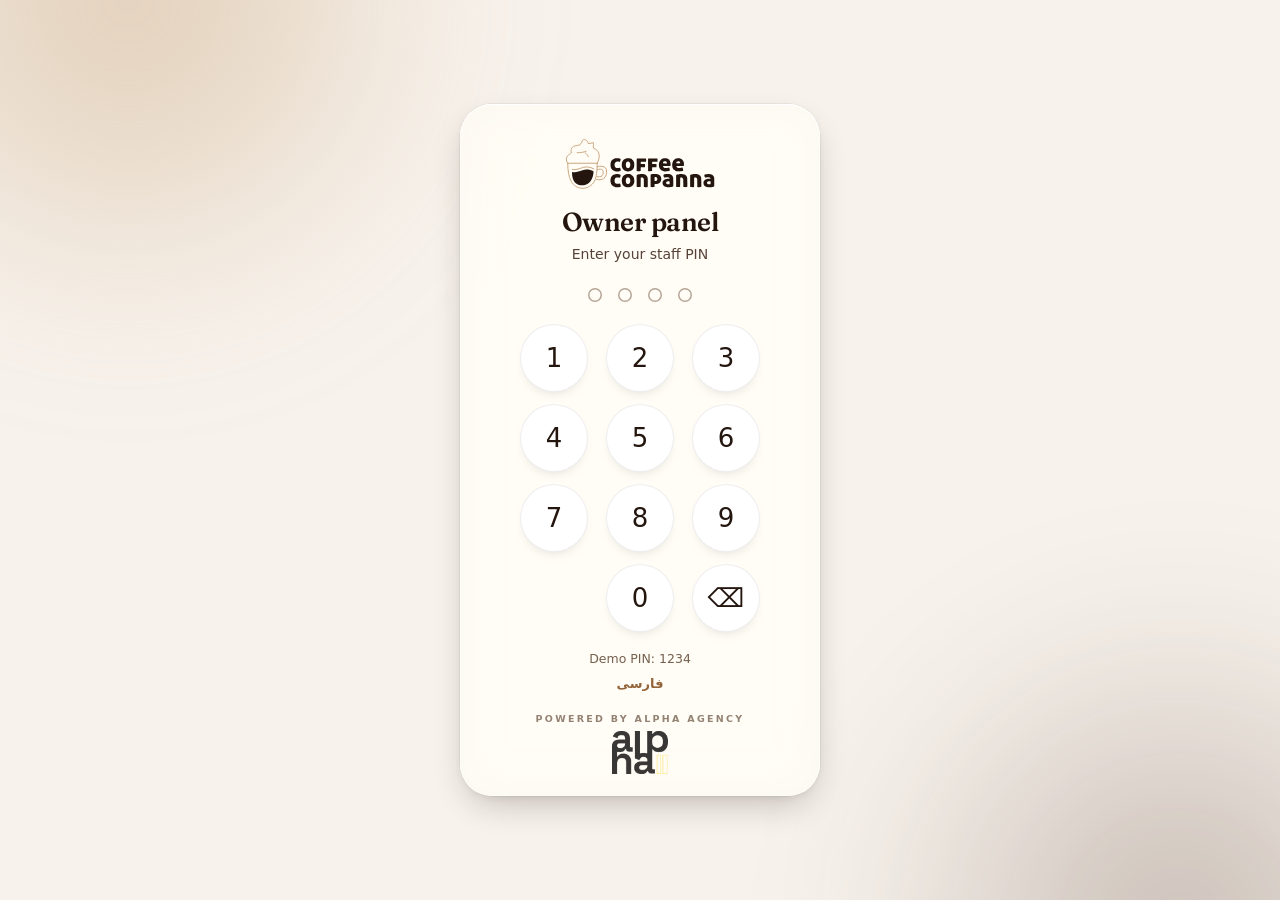
==== admin.html @ bceaf9e3 "Coffee Conpanna web app v2 — Powered by Alpha Agency" ====
<!doctype html>
<html lang="en">
<head>
<meta charset="utf-8">
<meta name="viewport" content="width=device-width,initial-scale=1,viewport-fit=cover">
<title>Conpanna · Owner panel</title>
<meta name="robots" content="noindex,nofollow">
<meta name="theme-color" content="#F7F2EC" id="theme-color">
<meta name="color-scheme" content="light dark">
<link rel="icon" href="assets/icons/favicon-32.png" type="image/png">
<link rel="apple-touch-icon" href="assets/icons/apple-touch-icon.png">
<link rel="preload" href="assets/fonts/fraunces-600.woff2" as="font" type="font/woff2" crossorigin>
<link rel="preload" href="assets/fonts/yekan.woff2" as="font" type="font/woff2" crossorigin>
<link rel="stylesheet" href="css/app.css?v=91ad126c86">
<link rel="stylesheet" href="css/admin.css?v=91ad126c86">
<script>
  (function () {
    var d = document.documentElement, pref = "system";
    try { var s = JSON.parse(localStorage.getItem("conpanna.v1") || "{}"); pref = s.theme || "system"; } catch (e) {}
    var lang = "fa"; try { lang = localStorage.getItem("conpanna.lang") || ((navigator.language || "").toLowerCase().indexOf("fa") === 0 ? "fa" : "en"); } catch (e) {}
    d.lang = lang; d.dir = lang === "fa" ? "rtl" : "ltr";
    var dark = pref === "dark" || (pref !== "light" && matchMedia("(prefers-color-scheme: dark)").matches);
    d.setAttribute("data-theme", pref); d.setAttribute("data-mode", dark ? "dark" : "light");
    d.className += " admin-page";
  })();
</script>
<script type="module" src="js/admin/admin.js?v=91ad126c86"></script>
</head>
<body>
<noscript><p style="padding:24px;font:15px/1.5 system-ui">The owner panel needs JavaScript.</p></noscript>
</body>
</html>
---- css/app.css ----
/* Coffee Conpanna — the design system.

   Espresso and cream. The page is the colour of whipped cream; the ink is the
   brown of their wordmark; caramel (the line of the cup in their logo) is the
   one accent. Night is a cup of espresso, not grey. Display type is Fraunces,
   soft and warm; everything that works is the phone's own face.

   Liquid: the hero is milk folding into coffee (metaballs through a goo filter),
   the stamp card and the order tracker fill like a cup, the check-in fills
   while you hold it. Glass is iOS's — thin, see-through, a small blur with a
   big saturation lift and a brightness clamp. Nothing carrying glass sits
   inside a transformed ancestor: that would leave it blurring nothing. */

@font-face { font-family: "Fraunces"; src: url("../assets/fonts/fraunces-600.woff2") format("woff2"); font-weight: 600; font-display: swap; }
@font-face { font-family: "Fraunces"; src: url("../assets/fonts/fraunces-400i.woff2") format("woff2"); font-weight: 400; font-style: italic; font-display: swap; }

:root {
  --paper: #F7F2EC; --paper-2: #EFE6DB; --card: #FFFFFF; --sheet: #FAF6F1; --tint: #EFE5D9;
  --ink: #24160F; --ink-2: #574238; --ink-3: #75604F; --ink-4: #B6A598;
  --line: rgba(36, 22, 15, .07); --line-2: rgba(36, 22, 15, .13);
  --brand: #45281A; --primary: #45281A; --on-primary: #FFF8EF;
  --caramel: #C9A57C; --caramel-ink: #94653A; --caramel-soft: rgba(201, 165, 124, .2);
  --accent: #94653A; --live: #3C9560; --live-soft: rgba(60, 149, 96, .13); --danger: #B4392F;
  --scrim: rgba(20, 10, 5, .38);
  --lg-cup: #C9A57C; --lg-ink: #45281A;
  --espresso: #1E110B; --espresso-2: #3A2014; --cream: #F4E6D3;
  color-scheme: light;

  --glass-bg: rgba(255, 252, 248, .56);
  --glass: blur(12px) saturate(180%) brightness(1.06);
  --glass-strong: blur(20px) saturate(185%) brightness(1.05);
  --glass-edge: inset 0 0 0 .5px rgba(255, 255, 255, .85), inset 0 1px 0 rgba(255, 255, 255, .9), 0 0 0 .5px rgba(36, 22, 15, .09);
  --glass-shadow: 0 14px 36px -12px rgba(36, 22, 15, .32), 0 2px 8px rgba(36, 22, 15, .05);
  --sheen: 1;

  --display: "Fraunces", "Iowan Old Style", "Palatino Linotype", Georgia, serif;
  --sans: -apple-system, BlinkMacSystemFont, "SF Pro Text", "SF Pro Display", "Helvetica Neue", "Segoe UI", Roboto, system-ui, sans-serif;
  --fa: "Vazirmatn", "IRANYekanX", "Tahoma", sans-serif;

  --r-xl: 28px; --r-lg: 22px; --r-md: 16px; --r-sm: 12px;
  --shadow-card: 0 1px 2px rgba(36, 22, 15, .04), 0 14px 34px -18px rgba(36, 22, 15, .22);
  --ease-out: cubic-bezier(.22, 1, .36, 1);
  --spring: cubic-bezier(.34, 1.45, .64, 1);
  --spring-soft: cubic-bezier(.3, 1.18, .5, 1);
  --spring-sheet: cubic-bezier(.2, 1.08, .32, 1);

  --safe-t: env(safe-area-inset-top, 0px);
  --safe-b: env(safe-area-inset-bottom, 0px);
  --bar-h: 52px; --tabs-h: 62px; --tabs-gap: 12px; --tabs-pad: 5px;
  --group-w: min(calc(100vw - 24px), 460px);
  --clear-b: calc(var(--tabs-h) + var(--tabs-gap) + var(--safe-b) + 34px);
  --wrap: 1120px; --narrow: 720px;
}
:root[data-mode="dark"] {
  color-scheme: dark;
  --paper: #110B08; --paper-2: #18100C; --card: #1D1410; --sheet: #191009; --tint: #2A1F19;
  --ink: #F6EEE6; --ink-2: #D4C5B8; --ink-3: #A69485; --ink-4: #66564B;
  --line: rgba(246, 238, 230, .07); --line-2: rgba(246, 238, 230, .13);
  --brand: #EBD6BC; --primary: #EBD6BC; --on-primary: #24160F;
  --caramel: #D8B58A; --caramel-ink: #E3C095; --caramel-soft: rgba(216, 181, 138, .14);
  --accent: #E3C095; --live: #5CC487; --live-soft: rgba(92, 196, 135, .14); --danger: #F0857B;
  --scrim: rgba(0, 0, 0, .55);
  --lg-ink: #F1E4D4;
  --glass-bg: rgba(38, 28, 22, .46);
  --glass: blur(12px) saturate(165%) brightness(.68);
  --glass-strong: blur(20px) saturate(165%) brightness(.62);
  --glass-edge: inset 0 0 0 .5px rgba(255, 255, 255, .12), inset 0 1px 0 rgba(255, 255, 255, .1), 0 0 0 .5px rgba(0, 0, 0, .5);
  --glass-shadow: 0 16px 38px -12px rgba(0, 0, 0, .75);
  --shadow-card: 0 0 0 .5px rgba(246, 238, 230, .06), 0 16px 36px -18px rgba(0, 0, 0, .75);
  --sheen: .3;
}
html.theming, html.theming *, html.theming *::before, html.theming *::after {
  transition: background-color .45s ease, color .45s ease, border-color .45s ease, fill .45s ease, stroke .45s ease, box-shadow .45s ease !important;
}
html.calm *, html.calm *::before, html.calm *::after { animation-duration: .01ms !important; animation-iteration-count: 1 !important; transition-duration: .01ms !important; }

/* ------------------------------------------------------------------ base */
*, *::before, *::after { box-sizing: border-box; }
html { overflow-x: clip; background: var(--paper); -webkit-text-size-adjust: 100%; }
html.booting, html.sheet-open { overflow: hidden; }
body {
  margin: 0; min-height: 100svh; background: var(--paper); color: var(--ink);
  font: 400 16px/1.45 var(--sans); -webkit-font-smoothing: antialiased; -moz-osx-font-smoothing: grayscale;
  -webkit-tap-highlight-color: transparent; overscroll-behavior-y: none;
}
img, svg, video, canvas { display: block; max-width: 100%; }
button, input, textarea, select { font: inherit; color: inherit; }
button { background: none; border: 0; padding: 0; margin: 0; cursor: pointer; touch-action: manipulation; }
a { color: inherit; text-decoration: none; }
ul, ol { list-style: none; margin: 0; padding: 0; }
h1, h2, h3, h4, p, figure, fieldset { margin: 0; }
fieldset { border: 0; padding: 0; min-width: 0; }
[hidden] { display: none !important; }
:focus { outline: none; }
:focus-visible { outline: 2px solid var(--caramel); outline-offset: 3px; border-radius: 10px; }
::selection { background: var(--caramel-soft); }
.sr { position: absolute; width: 1px; height: 1px; overflow: hidden; clip: rect(0 0 0 0); white-space: nowrap; }
.ico { width: 22px; height: 22px; flex: none; }
.fa { font-family: var(--fa); direction: rtl; unicode-bidi: isolate; }

/* ------------------------------------------------------------ typography */
.lt { font: 600 36px/1.05 var(--display); letter-spacing: -.02em; color: var(--ink); }
.d1 { font: 600 44px/1.02 var(--display); letter-spacing: -.025em; }
.d2 { font: 600 28px/1.1 var(--display); letter-spacing: -.018em; }
.d3 { font: 600 21px/1.18 var(--display); letter-spacing: -.012em; }
.it { font-family: var(--display); font-style: italic; font-weight: 400; }
.t2 { font: 700 20px/1.2 var(--sans); letter-spacing: -.02em; }
.t3 { font: 600 17px/1.3 var(--sans); letter-spacing: -.014em; }
.eyebrow { font: 600 11.5px/1.2 var(--sans); letter-spacing: .16em; text-transform: uppercase; color: var(--ink-3); }
.body { font-size: 16px; line-height: 1.5; color: var(--ink-2); }
.small { font-size: 14px; line-height: 1.45; color: var(--ink-2); }
.tiny { font-size: 12.5px; line-height: 1.5; color: var(--ink-3); }
.money { font-variant-numeric: tabular-nums lining-nums; white-space: nowrap; }
small.cur { font-size: .7em; font-weight: 600; margin-inline-start: .28em; color: var(--ink-3); letter-spacing: .02em; }
.sec { display: flex; align-items: baseline; justify-content: space-between; gap: 12px; margin: 0 2px 14px; }
.sec h2 { font: 600 22px/1.15 var(--display); letter-spacing: -.015em; }
.sec a, .sec button { font: 600 14.5px/1 var(--sans); color: var(--accent); display: inline-flex; align-items: center; gap: 2px; }
.sec a .ico, .sec button .ico { width: 16px; height: 16px; }
.dot { width: 7px; height: 7px; border-radius: 50%; background: var(--live); flex: none; box-shadow: 0 0 0 3px var(--live-soft); }
.dot.off { background: var(--ink-4); box-shadow: 0 0 0 3px var(--line); }
.dot.pulse { animation: pulse 2.2s ease-out infinite; }

/* ---------------------------------------------------------------- layout */
.wrap { width: 100%; max-width: var(--wrap); margin: 0 auto; padding: 0 18px; }
.wrap.narrow { max-width: var(--narrow); }
.view { min-height: 100svh; padding-bottom: var(--clear-b); transition: transform .5s var(--spring-sheet), filter .4s, border-radius .5s; transform-origin: 50% 0; }
html.sheet-open .view { transform: scale(.94) translateY(calc(var(--safe-t) + 10px)); border-radius: 22px; overflow: hidden; filter: brightness(.92); }
.screen { animation: viewIn .42s var(--ease-out) backwards; }
.screen.back-in { animation-name: viewBack; }
.page-top { padding-top: calc(var(--safe-t) + var(--bar-h) + 6px); }
.page-head { padding: 6px 2px 20px; display: flex; align-items: flex-end; justify-content: space-between; gap: 12px; }
.page-head p { margin-top: 6px; }
.stack > * + * { margin-top: 28px; }
.rv { opacity: 0; transform: translateY(18px); transition: opacity .7s var(--ease-out), transform .8s var(--ease-out); }
.rv.in { opacity: 1; transform: none; }

/* ---------------------------------------------------------------- splash */
#boot {
  position: fixed; inset: 0; z-index: 100; display: grid; place-items: center; background: var(--paper);
  transition: opacity .6s var(--ease-out), visibility 0s .6s;
}
#boot .boot-in { width: min(68vw, 340px); display: flex; flex-direction: column; align-items: center; transition: transform .7s var(--ease-out), filter .6s; }
#boot .logo { width: 100%; height: auto; overflow: visible; }
#boot .lg-cup path { stroke-dasharray: 1; stroke-dashoffset: 1; animation: draw 1s var(--ease-out) forwards; }
#boot .lg-cup path:nth-child(1) { animation-duration: 1.15s; }
#boot .lg-cup path:nth-child(2) { animation-delay: .55s; animation-duration: .5s; }
#boot .lg-cup path:nth-child(3) { animation-delay: .35s; animation-duration: .45s; }
#boot .lg-cup path:nth-child(4) { animation-delay: .25s; }
#boot .lg-cup path:nth-child(5), #boot .lg-cup path:nth-child(6) { animation-delay: .5s; animation-duration: .7s; }
#boot .lg-cup path:nth-child(7) { animation-delay: .7s; animation-duration: .6s; }
#boot .lg-coffee { clip-path: inset(100% 0 0 0); animation: fillUp .8s .75s var(--ease-out) forwards; }
#boot .lg-word { clip-path: inset(0 100% 0 0); animation: wipe .9s 1s var(--ease-out) forwards; }
#boot .boot-sig { margin-top: 30px; display: flex; flex-direction: column; align-items: center; gap: 9px; opacity: 0; transform: translateY(8px); animation: sigIn .7s 1.55s var(--ease-out) forwards; }
#boot .boot-sig span { font: 600 9.5px/1 var(--sans); letter-spacing: .26em; text-transform: uppercase; color: var(--ink-3); }
#boot .boot-sig img { width: 50px; height: auto; }
#boot .boot-fill { position: absolute; inset: auto 0 0; height: 0; background: var(--espresso); transition: height .7s var(--ease-out); }
html.boot-warm #boot .lg-cup path, html.boot-warm #boot .lg-coffee, html.boot-warm #boot .lg-word, html.boot-warm #boot .boot-sig { animation-duration: .3s; animation-delay: 0s; }
#boot.out { opacity: 0; visibility: hidden; }
#boot.out .boot-in { transform: scale(1.06); filter: blur(6px); }
.sig-light { display: block; } .sig-dark { display: none; }
:root[data-mode="dark"] .sig-light { display: none; } :root[data-mode="dark"] .sig-dark { display: block; }

/* ---------------------------------------------------------------- top bar */
.bar {
  position: fixed; inset: 0 0 auto; z-index: 40; height: calc(var(--bar-h) + var(--safe-t));
  padding: var(--safe-t) 12px 0; display: flex; align-items: center; gap: 8px; color: var(--ink); pointer-events: none;
}
.bar > * { pointer-events: auto; }
.bar::before {
  content: ""; position: absolute; inset: 0; z-index: -1; opacity: 0; transition: opacity .28s;
  background: var(--glass-bg); -webkit-backdrop-filter: var(--glass-strong); backdrop-filter: var(--glass-strong);
  box-shadow: 0 .5px 0 var(--line-2);
}
.bar.solid::before { opacity: 1; }
.bar.over-hero { color: #FFF8EF; }
.bar-logo {
  position: absolute; left: 50%; top: calc(var(--safe-t) + var(--bar-h) / 2); width: 112px;
  transform: translate(-50%, -50%) translateY(5px); opacity: 0; pointer-events: none; transition: opacity .25s, transform .35s var(--ease-out);
}
.bar-logo .logo { width: 100%; height: auto; }
body[data-route="home"] .bar.solid .bar-logo { opacity: 1; transform: translate(-50%, -50%); pointer-events: auto; }
.bar-title {
  position: absolute; left: 50%; top: calc(var(--safe-t) + var(--bar-h) / 2); max-width: 56%;
  transform: translate(-50%, -50%) translateY(6px); opacity: 0; pointer-events: none;
  font: 600 16.5px/1 var(--sans); letter-spacing: -.014em; white-space: nowrap; overflow: hidden; text-overflow: ellipsis;
  transition: opacity .22s, transform .25s var(--ease-out);
}
.bar.titled .bar-title { opacity: 1; transform: translate(-50%, -50%); }
.bar-btn {
  position: relative; width: 40px; height: 40px; border-radius: 50%; display: grid; place-items: center; flex: none; color: inherit;
  background: var(--glass-bg); -webkit-backdrop-filter: var(--glass); backdrop-filter: var(--glass);
  box-shadow: var(--glass-edge), 0 6px 18px -8px rgba(36, 22, 15, .3); transition: transform .18s var(--ease-out);
}
.bar-btn:active { transform: scale(.88); }
.bar-btn .ico { width: 21px; height: 21px; }
.bar-right { margin-inline-start: auto; display: flex; gap: 8px; }
.bar.over-hero .bar-btn {
  background: rgba(20, 10, 5, .24); -webkit-backdrop-filter: blur(12px) saturate(180%) brightness(.75); backdrop-filter: blur(12px) saturate(180%) brightness(.75);
  box-shadow: inset 0 0 0 .5px rgba(255, 255, 255, .24), inset 0 1px 0 rgba(255, 255, 255, .2), 0 6px 18px -8px rgba(0, 0, 0, .4);
}
.bell-dot { position: absolute; top: 8px; inset-inline-end: 9px; width: 9px; height: 9px; border-radius: 50%; background: #E0663F; box-shadow: 0 0 0 2px rgba(255, 255, 255, .85); transform: scale(0); transition: transform .35s var(--spring); }
.bell-dot.on { transform: scale(1); }
.bar-btn.ring .ico { animation: ring .9s var(--ease-out); transform-origin: 50% 15%; }

/* ---------------------------------------------------------------- tab bar */
.tabbar {
  --tab-fg: var(--ink-2); --tab-on: var(--brand); --lens-bg: rgba(69, 40, 26, .09); --tab-cut: var(--paper);
  --lens-drag: rgba(255, 255, 255, .5); --badge-bg: var(--primary); --badge-fg: var(--on-primary);
  position: fixed; z-index: 45; left: 0; right: 0; bottom: calc(var(--safe-b) + var(--tabs-gap));
  display: flex; align-items: center; gap: 8px; padding-left: calc((100vw - var(--group-w)) / 2); pointer-events: none;
}
.tabbar > * { pointer-events: auto; }
:root[data-mode="dark"] .tabbar { --tab-fg: rgba(246, 238, 230, .7); --tab-on: #FFFFFF; --lens-bg: rgba(255, 255, 255, .13); --lens-drag: rgba(255, 255, 255, .24); --tab-cut: #2A1F19; }
.tabs {
  position: relative; flex: none; height: var(--tabs-h); width: calc(var(--group-w) - var(--tabs-h) - 8px);
  padding: var(--tabs-pad); border-radius: 999px; overflow: hidden; touch-action: none;
  background: var(--glass-bg); -webkit-backdrop-filter: var(--glass-strong); backdrop-filter: var(--glass-strong);
  box-shadow: var(--glass-edge), var(--glass-shadow);
  transition: width .55s var(--spring-soft), background-color .35s, box-shadow .35s;
}
.tabs::after {
  content: ""; position: absolute; inset: 0; border-radius: inherit; pointer-events: none; z-index: 2;
  background: linear-gradient(118deg, rgba(255, 255, 255, .6) 0%, rgba(255, 255, 255, 0) 30%, rgba(255, 255, 255, 0) 66%, rgba(255, 255, 255, .26) 100%);
  mix-blend-mode: soft-light; opacity: var(--sheen);
}
.tabs-row {
  position: relative; z-index: 1; height: 100%; display: grid; grid-template-columns: repeat(5, 1fr);
  width: calc(var(--group-w) - var(--tabs-h) - 8px - var(--tabs-pad) * 2);
  transform: translateX(var(--row-x, 0px)); transition: transform .55s var(--spring-soft);
}
.tabs-lens {
  position: absolute; z-index: 0; top: var(--tabs-pad); left: var(--tabs-pad); height: calc(100% - var(--tabs-pad) * 2);
  width: var(--lens-w, 0px); border-radius: 999px; background: var(--lens-bg); opacity: 0;
  box-shadow: inset 0 0 0 .5px rgba(255, 255, 255, .55), inset 0 1px 0 rgba(255, 255, 255, .6);
  transform: translateX(var(--lens-x, 0px));
  transition: transform .55s var(--spring), width .3s var(--ease-out), opacity .2s, scale .3s var(--spring), background-color .25s;
}
.tabbar[data-ready="1"] .tabs-lens { opacity: 1; }
.tabbar.no-lens .tabs-lens { opacity: 0 !important; }
.tabbar.dragging .tabs-lens {
  transition: width .3s var(--ease-out), scale .3s var(--spring), background-color .2s;
  scale: 1.12; background: var(--lens-drag);
  box-shadow: inset 0 0 0 1px rgba(255, 255, 255, .75), inset 0 1px 0 rgba(255, 255, 255, .9), 0 6px 18px -6px rgba(36, 22, 15, .3);
}
.tab {
  position: relative; display: flex; flex-direction: column; align-items: center; justify-content: center; gap: 3px; min-width: 0;
  border-radius: 999px; color: var(--tab-fg); -webkit-user-select: none; user-select: none; -webkit-touch-callout: none;
  -webkit-user-drag: none; transition: color .25s, transform .2s var(--ease-out), opacity .3s;
}
.tab:active { transform: scale(.9); }
.tab-ico { position: relative; width: 25px; height: 25px; }
.tab-ico svg { position: absolute; inset: 0; width: 25px; height: 25px; transition: opacity .2s, transform .35s var(--spring); }
.tab-ico svg + svg { opacity: 0; transform: scale(.8); }
.tab[aria-current="page"] .tab-ico svg:first-child { opacity: 0; }
.tab[aria-current="page"] .tab-ico svg + svg { opacity: 1; transform: none; }
.tab-l { font: 600 10px/1 var(--sans); letter-spacing: .005em; white-space: nowrap; }
.tab[aria-current="page"], .tab.under { color: var(--tab-on); }
.tab.bump .tab-ico { animation: bump .55s var(--spring); }
.tabbar.min .tabs { width: calc(var(--min-w, 70px) + var(--tabs-pad) * 2); }
.tabbar.min .tab:not([aria-current="page"]) { opacity: 0; pointer-events: none; }

.bag-btn {
  position: relative; flex: none; width: var(--tabs-h); height: var(--tabs-h); border-radius: 50%;
  display: flex; flex-direction: column; align-items: center; justify-content: center; gap: 2px; color: var(--tab-fg);
  background: var(--glass-bg); -webkit-backdrop-filter: var(--glass-strong); backdrop-filter: var(--glass-strong);
  box-shadow: var(--glass-edge), var(--glass-shadow);
  transition: transform .25s var(--spring), background-color .35s, color .35s, box-shadow .35s; -webkit-user-select: none; user-select: none;
}
.bag-btn:active { transform: scale(.88); }
.bag-btn .ico { width: 24px; height: 24px; }
.bag-l { font: 600 9.5px/1 var(--sans); }
.bag-btn.has { background: var(--primary); color: var(--on-primary); -webkit-backdrop-filter: none; backdrop-filter: none; box-shadow: 0 12px 28px -10px rgba(69, 40, 26, .6); }
.bag-btn[aria-current="page"]:not(.has) { color: var(--tab-on); }
.bag-btn.gulp { animation: gulp .55s var(--spring); }
.tab-badge {
  position: absolute; top: -3px; right: -3px; min-width: 21px; height: 21px; padding: 0 6px; border-radius: 11px;
  background: var(--caramel); color: #24160F; font: 700 11.5px/21px var(--sans); text-align: center;
  box-shadow: 0 0 0 2px var(--paper); transform: scale(0); transition: transform .35s var(--spring);
}
.tab-badge.on { transform: scale(1); }
.tab-badge.pop { animation: pop .45s var(--spring); }

.tabbar[data-tone="dark"] { --tab-fg: rgba(255, 248, 239, .82); --tab-on: #FFFFFF; --lens-bg: rgba(255, 255, 255, .2); --tab-cut: #3A2418; }
.tabbar[data-tone="dark"] .tabs, .tabbar[data-tone="dark"] .bag-btn:not(.has) {
  background: rgba(20, 10, 5, .3);
  -webkit-backdrop-filter: blur(14px) saturate(180%) brightness(.62); backdrop-filter: blur(14px) saturate(180%) brightness(.62);
  box-shadow: inset 0 0 0 .5px rgba(255, 255, 255, .2), inset 0 1px 0 rgba(255, 255, 255, .18), 0 16px 36px -12px rgba(0, 0, 0, .55);
}
.tabbar[data-tone="dark"] .tabs::after { opacity: .35; }
.tabbar[data-tone="dark"] .bag-btn.has { background: var(--cream); color: var(--espresso); }
.tabbar[data-tone="dark"] .tab-badge { box-shadow: 0 0 0 2px rgba(0, 0, 0, .3); }

@supports not ((backdrop-filter: blur(1px)) or (-webkit-backdrop-filter: blur(1px))) {
  .tabs, .bag-btn, .bar::before, .bar-btn, .checkout, .chips-bar { background: var(--paper) !important; }
  .tabbar[data-tone="dark"] .tabs, .tabbar[data-tone="dark"] .bag-btn:not(.has) { background: #1E110B !important; }
}

/* ---------------------------------------------------------------- buttons */
.btn {
  position: relative; display: inline-flex; align-items: center; justify-content: center; gap: 8px; height: 52px; padding: 0 24px; overflow: hidden;
  border-radius: 999px; font: 600 16px/1 var(--sans); letter-spacing: -.012em; white-space: nowrap;
  background: var(--primary); color: var(--on-primary); isolation: isolate;
  transition: transform .2s var(--ease-out), opacity .2s, background-color .3s, box-shadow .3s;
  box-shadow: 0 10px 24px -12px rgba(69, 40, 26, .55);
}
.btn::after { /* a soft liquid highlight that rolls across on press */
  content: ""; position: absolute; inset: 0; border-radius: inherit; z-index: -1;
  background: radial-gradient(120px 60px at var(--px, 50%) var(--py, 50%), rgba(255, 255, 255, .28), transparent 70%);
  opacity: 0; transition: opacity .35s;
}
.btn:active { transform: scale(.965); }
.btn:active::after { opacity: 1; }
.btn .ico { width: 20px; height: 20px; }
.btn--block { width: 100%; }
.btn--sm { height: 40px; padding: 0 16px; font-size: 14.5px; }
.btn--soft { background: var(--tint); color: var(--ink); box-shadow: none; }
.btn--ghost { background: transparent; color: var(--accent); box-shadow: inset 0 0 0 1px var(--line-2); }
.btn--glass {
  background: rgba(255, 248, 239, .16); color: #FFF8EF;
  -webkit-backdrop-filter: blur(14px) saturate(180%) brightness(.95); backdrop-filter: blur(14px) saturate(180%) brightness(.95);
  box-shadow: inset 0 0 0 .5px rgba(255, 255, 255, .35), inset 0 1px 0 rgba(255, 255, 255, .3), 0 10px 26px -12px rgba(0, 0, 0, .5);
}
.btn--cream { background: var(--cream); color: var(--espresso); box-shadow: 0 10px 26px -12px rgba(0, 0, 0, .5); }
.btn[disabled], .btn.busy { opacity: .5; pointer-events: none; }
.btn.busy::before { content: ""; width: 16px; height: 16px; border-radius: 50%; border: 2px solid currentColor; border-right-color: transparent; animation: spin .7s linear infinite; }
.icon-btn { width: 40px; height: 40px; border-radius: 50%; display: grid; place-items: center; background: var(--tint); color: var(--ink); transition: transform .2s var(--spring); flex: none; }
.icon-btn:active { transform: scale(.86); }
.icon-btn .ico { width: 20px; height: 20px; }
.icon-btn.on { color: #D2553B; }
.add {
  width: 36px; height: 36px; border-radius: 50%; display: grid; place-items: center; flex: none;
  background: var(--primary); color: var(--on-primary); transition: transform .25s var(--spring);
  box-shadow: 0 6px 14px -6px rgba(69, 40, 26, .6);
}
.add .ico { width: 18px; height: 18px; stroke-width: 2.2; }
.add:active { transform: scale(.82); }
.add.done { animation: addDone .6s var(--spring); }
.link { color: var(--accent); font-weight: 600; }

/* ---------------------------------------------------------------- chips */
.chips { display: flex; gap: 8px; overflow-x: auto; scrollbar-width: none; padding: 2px 18px; margin: 0 -18px; scroll-padding: 18px; }
.chips::-webkit-scrollbar { display: none; }
.chip {
  flex: none; height: 36px; padding: 0 15px; border-radius: 999px; display: inline-flex; align-items: center; gap: 6px;
  font: 600 14px/1 var(--sans); color: var(--ink-2); background: var(--card); box-shadow: inset 0 0 0 1px var(--line);
  transition: background-color .3s, color .3s, transform .2s var(--spring), box-shadow .3s;
}
.chip:active { transform: scale(.94); }
.chip[aria-pressed="true"] { background: var(--primary); color: var(--on-primary); box-shadow: 0 6px 16px -8px rgba(69, 40, 26, .5); }
.chip .n { font-size: 12px; opacity: .6; }
.chips-bar {
  position: sticky; z-index: 20; top: calc(var(--safe-t) + var(--bar-h)); padding: 10px 0; margin: 0 -18px; padding-inline: 18px;
  background: var(--glass-bg); -webkit-backdrop-filter: var(--glass-strong); backdrop-filter: var(--glass-strong);
  box-shadow: 0 .5px 0 var(--line);
}
.chips-bar .chips { margin: 0 -18px; }

/* --------------------------------------------------------------- segmented */
.seg { position: relative; display: grid; grid-auto-flow: column; grid-auto-columns: 1fr; padding: 3px; border-radius: 14px; background: var(--tint); isolation: isolate; }
.seg-thumb { position: absolute; z-index: -1; top: 3px; left: 3px; height: calc(100% - 6px); border-radius: 11px; background: var(--card); box-shadow: 0 3px 10px -3px rgba(36, 22, 15, .22), 0 0 0 .5px var(--line); transition: transform .5s var(--spring), width .35s var(--ease-out); }
:root[data-mode="dark"] .seg-thumb { background: #3A2C24; }
.seg-thumb.squish { animation: squish .5s var(--ease-out); }
.seg button { height: 40px; display: inline-flex; align-items: center; justify-content: center; gap: 7px; font: 600 14.5px/1 var(--sans); color: var(--ink-3); border-radius: 11px; transition: color .25s; }
.seg button[aria-pressed="true"] { color: var(--ink); }
.seg button .ico { width: 19px; height: 19px; }
.seg.big button { height: 48px; font-size: 15.5px; }

/* ----------------------------------------------------------------- switch */
.switch { position: relative; display: inline-block; width: 51px; height: 31px; flex: none; cursor: pointer; }
.switch input { position: absolute; inset: 0; opacity: 0; margin: 0; cursor: pointer; }
.sw-track { position: absolute; inset: 0; border-radius: 99px; background: var(--line-2); transition: background-color .3s; }
.sw-knob { position: absolute; top: 2px; left: 2px; width: 27px; height: 27px; border-radius: 50%; background: #fff; box-shadow: 0 3px 8px rgba(0, 0, 0, .15), 0 1px 1px rgba(0, 0, 0, .1); transition: transform .4s var(--spring), width .2s var(--ease-out); }
.switch input:checked + .sw-track { background: var(--live); }
.switch input:checked + .sw-track .sw-knob { transform: translateX(20px); }
.switch input:active + .sw-track .sw-knob { width: 32px; }
.switch input:checked:active + .sw-track .sw-knob { transform: translateX(15px); }
.switch input:focus-visible + .sw-track { outline: 2px solid var(--caramel); outline-offset: 2px; }
.switch input:disabled + .sw-track { opacity: .45; }

/* -------------------------------------------------------- grouped lists */
.group { background: var(--card); border-radius: var(--r-lg); box-shadow: var(--shadow-card); overflow: hidden; }
.group + .group-label, .group-label { margin: 26px 6px 8px; font: 600 12.5px/1 var(--sans); letter-spacing: .1em; text-transform: uppercase; color: var(--ink-3); }
.group-label:first-child { margin-top: 0; }
.group-foot { margin: 8px 8px 0; font-size: 12.5px; line-height: 1.5; color: var(--ink-3); }
.row {
  position: relative; display: flex; align-items: center; gap: 13px; min-height: 54px; padding: 10px 16px; width: 100%; text-align: start;
  transition: background-color .2s;
}
.row + .row::before { content: ""; position: absolute; top: 0; inset-inline-end: 0; inset-inline-start: 58px; height: .5px; background: var(--line-2); }
.row.plain + .row.plain::before, .row.np + .row::before { inset-inline-start: 16px; }
button.row:active, a.row:active { background: var(--tint); }
.row-ic { width: 30px; height: 30px; border-radius: 9px; display: grid; place-items: center; flex: none; background: var(--c, var(--primary)); color: #fff; }
.row-ic .ico { width: 18px; height: 18px; }
.row-main { flex: 1; min-width: 0; }
.row-t { font: 500 16px/1.25 var(--sans); letter-spacing: -.01em; }
.row-s { font-size: 13.5px; color: var(--ink-3); margin-top: 2px; line-height: 1.35; }
.row-v { color: var(--ink-3); font-size: 15px; display: inline-flex; align-items: center; gap: 4px; white-space: nowrap; }
.row .chev { width: 17px; height: 17px; color: var(--ink-4); }
.row.danger .row-t { color: var(--danger); }
select.row-select { appearance: none; -webkit-appearance: none; border: 0; background: transparent; color: var(--ink-3); font-size: 15px; text-align: end; padding-inline-end: 2px; cursor: pointer; }

/* ------------------------------------------------------------------- tile */
.tile { display: grid; place-items: center; flex: none; border-radius: 22px; background: radial-gradient(120% 90% at 30% 20%, rgba(255, 255, 255, .55), transparent 60%), var(--tile, var(--tint)); position: relative; overflow: hidden; }
:root[data-mode="dark"] .tile { background: radial-gradient(120% 90% at 30% 20%, rgba(255, 255, 255, .08), transparent 60%), color-mix(in srgb, var(--tile) 16%, #1D1410); }
.tile .art { width: 86%; height: 86%; transition: transform .6s var(--spring); }

/* ------------------------------------------------------------------ hero */
.hero {
  position: relative; min-height: min(100svh, 900px); color: #FFF8EF; overflow: hidden; isolation: isolate;
  background: radial-gradient(120% 80% at 50% 0%, #4A2A1A 0%, #2A170E 45%, #160C07 100%);
  display: flex; flex-direction: column; justify-content: flex-end;
  padding: calc(var(--safe-t) + 90px) 0 calc(var(--tabs-h) + var(--tabs-gap) + var(--safe-b) + 34px);
}
.liquid { position: absolute; inset: -10%; z-index: -2; filter: url(#goo); opacity: .95; }
.liquid i { position: absolute; border-radius: 50%; background: var(--c); will-change: transform; animation: drift var(--t, 18s) var(--ease-out) infinite alternate; }
.hero-grain { position: absolute; inset: 0; z-index: -1; opacity: .2; mix-blend-mode: overlay; pointer-events: none;
  background-image: url("data:image/svg+xml,%3Csvg xmlns='http://www.w3.org/2000/svg' width='140' height='140'%3E%3Cfilter id='n'%3E%3CfeTurbulence type='fractalNoise' baseFrequency='.9' numOctaves='2' stitchTiles='stitch'/%3E%3C/filter%3E%3Crect width='140' height='140' filter='url(%23n)' opacity='.8'/%3E%3C/svg%3E"); }
.hero-shade { position: absolute; inset: 0; z-index: -1; background: linear-gradient(180deg, rgba(14, 7, 4, .3), rgba(14, 7, 4, 0) 26%, rgba(14, 7, 4, .35) 50%, rgba(14, 7, 4, .86) 78%, rgba(14, 7, 4, .92) 100%); }
.hero-logo { width: min(62vw, 300px); margin: 0 auto auto; --lg-cup: #D9B88F; --lg-ink: #FFF3E3; filter: drop-shadow(0 10px 30px rgba(0, 0, 0, .35)); }
.hero-logo .logo { width: 100%; height: auto; overflow: visible; }
.hero-logo .lg-coffee { fill: #E9D2B4; }
.hero-in { position: relative; }
.hero .eyebrow { color: rgba(255, 248, 239, .7); }
.hero h1 { margin: 12px 0 0; font: 600 clamp(40px, 11.5vw, 72px)/.98 var(--display); letter-spacing: -.03em; }
.hero h1 em { font-style: italic; font-weight: 400; color: #E6C79E; }
.hero p.sub { margin-top: 12px; color: rgba(255, 248, 239, .78); font-size: 16px; max-width: 34ch; }
.hero-cta { display: grid; grid-template-columns: 1fr 1fr; gap: 10px; margin-top: 24px; }
.hero-cta .btn { height: 56px; }
.hero-pill {
  display: inline-flex; align-items: center; gap: 9px; height: 34px; padding: 0 14px 0 12px; margin-top: 18px; border-radius: 999px;
  font: 600 13.5px/1 var(--sans); color: #FFF8EF;
  background: rgba(255, 248, 239, .12); -webkit-backdrop-filter: blur(12px) saturate(170%); backdrop-filter: blur(12px) saturate(170%);
  box-shadow: inset 0 0 0 .5px rgba(255, 255, 255, .28);
}
.hero-pill .ico { width: 15px; height: 15px; opacity: .8; }
.hero-scroll { position: absolute; left: 50%; bottom: calc(var(--tabs-h) + var(--tabs-gap) + var(--safe-b) + 8px); width: 22px; height: 34px; margin-left: -11px; border-radius: 12px; box-shadow: inset 0 0 0 1.5px rgba(255, 255, 255, .35); }
.hero-scroll::after { content: ""; position: absolute; left: 50%; top: 7px; width: 3px; height: 7px; margin-left: -1.5px; border-radius: 2px; background: rgba(255, 255, 255, .7); animation: scrollHint 1.8s ease-in-out infinite; }

/* -------------------------------------------------------------- home bits */
.quick { display: grid; grid-template-columns: repeat(3, 1fr); gap: 10px; margin-top: -2px; }
.quick a { position: relative; border-radius: var(--r-lg); background: var(--card); box-shadow: var(--shadow-card); padding: 14px 13px 13px; display: flex; flex-direction: column; gap: 14px; min-height: 112px; overflow: hidden; transition: transform .25s var(--spring); }
.quick a:active { transform: scale(.96); }
.quick .q-ic { width: 36px; height: 36px; border-radius: 12px; display: grid; place-items: center; background: var(--caramel-soft); color: var(--caramel-ink); }
.quick .q-ic .ico { width: 20px; height: 20px; }
.quick b { font: 600 15px/1.2 var(--sans); letter-spacing: -.012em; display: block; }
.quick span { font-size: 12.5px; color: var(--ink-3); }
.rail { display: flex; gap: 12px; overflow-x: auto; scroll-snap-type: x mandatory; scrollbar-width: none; padding: 4px 18px 18px; margin: 0 -18px -14px; scroll-padding: 18px; }
.rail::-webkit-scrollbar { display: none; }
.sig-card { flex: none; width: 196px; scroll-snap-align: start; border-radius: 24px; background: var(--card); box-shadow: var(--shadow-card); padding: 10px 10px 14px; text-align: start; transition: transform .3s var(--spring); }
.sig-card:active { transform: scale(.96); }
.sig-card .tile { width: 100%; aspect-ratio: 1; border-radius: 18px; }
.sig-card:hover .art { transform: rotate(-8deg) scale(1.04); }
.sig-card h3 { font: 600 16px/1.2 var(--sans); letter-spacing: -.014em; margin: 12px 4px 0; }
.sig-card .fa { font-size: 12.5px; color: var(--ink-3); margin: 3px 4px 0; text-align: start; direction: rtl; display: block; }
.sig-card .row2 { display: flex; align-items: center; justify-content: space-between; margin: 10px 4px 0; font-weight: 600; }
.badge-new { position: absolute; top: 10px; inset-inline-start: 10px; z-index: 1; font: 700 10.5px/1 var(--sans); letter-spacing: .08em; text-transform: uppercase; padding: 6px 8px; border-radius: 99px; background: var(--espresso); color: var(--cream); }

/* the club card — liquid that fills as stamps come in */
.club { position: relative; border-radius: var(--r-xl); overflow: hidden; color: #FFF8EF; padding: 22px 20px 20px; isolation: isolate;
  background: linear-gradient(135deg, #3A2014 0%, #1E110B 100%); box-shadow: 0 22px 44px -22px rgba(30, 17, 11, .8); }
.club .wave { position: absolute; left: -10%; right: -10%; bottom: 0; height: var(--fill, 30%); z-index: -1; transition: height 1.2s var(--ease-out); }
.club .wave svg { position: absolute; left: 0; top: -18px; width: 240%; height: 22px; animation: wave 7s linear infinite; }
.club .wave svg + svg { animation-duration: 11s; animation-direction: reverse; opacity: .55; top: -14px; }
.club .wave::after { content: ""; position: absolute; inset: 3px 0 0; background: linear-gradient(180deg, #C9A57C, #A47C52); }
.club-top { display: flex; justify-content: space-between; align-items: flex-start; gap: 10px; }
.club h3 { font: 600 24px/1.1 var(--display); letter-spacing: -.015em; }
.club .tiny { color: rgba(255, 248, 239, .7); }
.cups { display: grid; grid-template-columns: repeat(8, 1fr); gap: 6px; margin-top: 22px; }
.cups i { aspect-ratio: 1; border-radius: 50%; display: grid; place-items: center; box-shadow: inset 0 0 0 1.5px rgba(255, 248, 239, .38); transition: background-color .4s, box-shadow .4s; }
.cups i.on { background: #FFF3E3; box-shadow: 0 4px 12px -4px rgba(0, 0, 0, .5); }
.cups i.on svg { width: 64%; color: #45281A; }
.cups i.new { animation: stampIn .7s var(--spring); }
.club-foot { display: flex; justify-content: space-between; align-items: center; margin-top: 16px; font: 600 14px/1.3 var(--sans); }

.event-feature { position: relative; display: block; border-radius: var(--r-xl); overflow: hidden; color: #FFF8EF; padding: 20px; min-height: 210px; isolation: isolate; box-shadow: var(--shadow-card); transition: transform .3s var(--spring); }
.event-feature:active { transform: scale(.98); }
.ev-bg { position: absolute; inset: 0; z-index: -1; background: radial-gradient(90% 120% at 100% 0%, hsl(var(--h) 55% 46%) 0%, transparent 60%), radial-gradient(80% 90% at 0% 100%, hsl(calc(var(--h) - 12) 50% 24%) 0%, transparent 65%), linear-gradient(160deg, hsl(var(--h) 40% 20%), #170D08); }
.ev-bg::after { content: ""; position: absolute; inset: 0; background-image: radial-gradient(rgba(255, 255, 255, .14) 1px, transparent 1px); background-size: 14px 14px; mask-image: linear-gradient(200deg, #000, transparent 70%); -webkit-mask-image: linear-gradient(200deg, #000, transparent 70%); }
.event-feature h3 { font: 600 28px/1.05 var(--display); letter-spacing: -.02em; margin-top: 34px; max-width: 14ch; }
.ev-meta { display: flex; flex-wrap: wrap; gap: 6px 14px; margin-top: 12px; font: 500 14px/1.3 var(--sans); color: rgba(255, 248, 239, .82); }
.ev-meta span { display: inline-flex; align-items: center; gap: 5px; }
.ev-meta .ico { width: 15px; height: 15px; }
.ev-kind { display: inline-flex; height: 26px; align-items: center; padding: 0 10px; border-radius: 99px; font: 600 12px/1 var(--sans); background: rgba(255, 248, 239, .16); box-shadow: inset 0 0 0 .5px rgba(255, 255, 255, .3); -webkit-backdrop-filter: blur(8px); backdrop-filter: blur(8px); }

.branch-row .row-ic { background: var(--caramel-soft); color: var(--caramel-ink); border-radius: 50%; width: 38px; height: 38px; }
.ig-card { display: flex; align-items: center; gap: 14px; padding: 16px; border-radius: var(--r-lg); background: var(--card); box-shadow: var(--shadow-card); }
.ig-ring { width: 54px; height: 54px; border-radius: 50%; padding: 2.5px; background: conic-gradient(from 200deg, #F9CE34, #EE2A7B, #6228D7, #F9CE34); flex: none; }
.ig-ring span { display: grid; place-items: center; width: 100%; height: 100%; border-radius: 50%; background: #fff; border: 2px solid var(--card); }
.ig-ring svg { width: 82%; }

/* ---------------------------------------------------------------- footer */
.foot { margin-top: 44px; padding: 34px 0 6px; text-align: center; border-top: .5px solid var(--line-2); }
.foot .logo { width: 150px; margin: 0 auto; height: auto; }
.foot .it { font-size: 18px; color: var(--ink-2); margin-top: 12px; }
.foot-links { display: flex; justify-content: center; flex-wrap: wrap; gap: 6px 18px; margin-top: 16px; font: 500 14px/1 var(--sans); color: var(--ink-3); }
.alpha-sig { display: inline-flex; flex-direction: column; align-items: center; gap: 8px; margin-top: 28px; opacity: .78; transition: opacity .2s; }
.alpha-sig:hover { opacity: 1; }
.alpha-sig span { font: 600 9.5px/1 var(--sans); letter-spacing: .24em; text-transform: uppercase; color: var(--ink-3); }
.alpha-sig img { width: 46px; height: auto; }
.foot .tiny { margin-top: 18px; }

/* ------------------------------------------------------------------ menu */
.search { position: relative; margin-bottom: 4px; }
.search input { width: 100%; height: 46px; border-radius: 14px; border: 0; padding-inline: 42px 40px; background: var(--tint); font-size: 16px; color: var(--ink); }
.search input::placeholder { color: var(--ink-3); }
.search .ico { position: absolute; inset-inline-start: 13px; top: 12px; width: 21px; height: 21px; color: var(--ink-3); }
.search .clear { position: absolute; inset-inline-end: 8px; top: 8px; width: 30px; height: 30px; border-radius: 50%; display: grid; place-items: center; color: var(--ink-3); }
.search .clear .ico { position: static; width: 17px; height: 17px; }
.cat { scroll-margin-top: calc(var(--safe-t) + var(--bar-h) + 64px); padding-top: 26px; }
.cat h2 { font: 600 24px/1.1 var(--display); letter-spacing: -.016em; margin: 0 2px 10px; }
.items { display: grid; gap: 2px; }
.mi { display: flex; align-items: center; gap: 14px; padding: 10px 2px; border-radius: 18px; text-align: start; width: 100%; transition: background-color .2s; }
.mi:active { background: var(--tint); }
.mi .tile { width: 88px; height: 88px; border-radius: 22px; }
.mi-main { flex: 1; min-width: 0; }
.mi-t { font: 600 16.5px/1.25 var(--sans); letter-spacing: -.014em; display: flex; align-items: center; gap: 6px; flex-wrap: wrap; }
.mi-d { font-size: 13.5px; color: var(--ink-3); margin-top: 3px; line-height: 1.4; display: -webkit-box; -webkit-line-clamp: 2; -webkit-box-orient: vertical; overflow: hidden; }
.mi-p { margin-top: 7px; font: 600 15px/1 var(--sans); display: flex; align-items: center; justify-content: space-between; gap: 8px; }
.tag { font: 700 10px/1 var(--sans); letter-spacing: .08em; text-transform: uppercase; padding: 4px 6px; border-radius: 6px; background: var(--caramel-soft); color: var(--caramel-ink); }
.tag.new { background: var(--espresso); color: var(--cream); }
:root[data-mode="dark"] .tag.new { background: var(--cream); color: var(--espresso); }
.menu-note { margin-top: 30px; text-align: center; }
.empty { text-align: center; padding: 50px 20px; color: var(--ink-3); }
.empty .ico { width: 40px; height: 40px; margin: 0 auto 12px; opacity: .6; }
.empty h3 { color: var(--ink); font: 600 20px/1.2 var(--display); margin-bottom: 6px; }

/* -------------------------------------------------------------- item sheet */
.sheet-wrap { position: fixed; inset: 0; z-index: 60; }
.scrim { position: absolute; inset: 0; background: var(--scrim); opacity: 0; transition: opacity .4s; }
.sheet-wrap.in .scrim { opacity: 1; }
.sheet {
  position: absolute; left: 0; right: 0; bottom: 0; margin: 0 auto; max-width: 560px; max-height: calc(100svh - var(--safe-t) - 18px);
  display: flex; flex-direction: column; background: var(--sheet); border-radius: 30px 30px 0 0; box-shadow: 0 -10px 40px rgba(0, 0, 0, .18);
  transform: translateY(105%); transition: transform .55s var(--spring-sheet);
}
.sheet-wrap.in .sheet { transform: none; }
.sheet.dragging { transition: none; }
.grab { position: absolute; top: 0; left: 0; right: 0; height: 26px; display: grid; place-items: center; z-index: 3; cursor: grab; touch-action: none; }
.grab span { width: 38px; height: 5px; border-radius: 3px; background: var(--line-2); }
.sheet-x { position: absolute; top: 14px; inset-inline-end: 14px; z-index: 4; width: 34px; height: 34px; border-radius: 50%; display: grid; place-items: center; background: var(--glass-bg); -webkit-backdrop-filter: var(--glass); backdrop-filter: var(--glass); box-shadow: var(--glass-edge); color: var(--ink-2); }
.sheet-x .ico { width: 17px; height: 17px; }
.sheet-body { overflow-y: auto; overscroll-behavior: contain; padding: 30px 20px calc(var(--safe-b) + 22px); -webkit-overflow-scrolling: touch; }
.sheet h2 { font: 600 26px/1.1 var(--display); letter-spacing: -.02em; }
.sheet .lead { margin-top: 8px; }
.sheet-hero { margin: -30px -20px 0; height: 280px; display: grid; place-items: center; position: relative; overflow: hidden; border-radius: 30px 30px 0 0; background: radial-gradient(70% 70% at 50% 45%, rgba(255, 255, 255, .6), transparent 70%), var(--tile); }
:root[data-mode="dark"] .sheet-hero { background: radial-gradient(70% 70% at 50% 45%, rgba(255, 255, 255, .08), transparent 70%), color-mix(in srgb, var(--tile) 18%, #191009); }
.sheet-hero .art { width: 230px; height: 230px; animation: plateIn .9s var(--spring) both; }
.sheet-hero .steam { position: absolute; top: 34px; left: 50%; width: 80px; height: 70px; margin-left: -40px; pointer-events: none; }
.steam path { fill: none; stroke: rgba(255, 255, 255, .8); stroke-width: 3; stroke-linecap: round; opacity: 0; animation: steam 3.2s ease-in-out infinite; }
.steam path:nth-child(2) { animation-delay: 1.1s; } .steam path:nth-child(3) { animation-delay: 2.1s; }
.item-head { display: flex; justify-content: space-between; align-items: flex-start; gap: 12px; margin-top: 20px; }
.item-head .fa { color: var(--ink-3); font-size: 14px; margin-top: 4px; text-align: start; }
.opt-group { margin-top: 22px; }
.opt-group legend { font: 600 13px/1 var(--sans); letter-spacing: .08em; text-transform: uppercase; color: var(--ink-3); margin-bottom: 10px; padding: 0; }
.opts { display: flex; flex-wrap: wrap; gap: 8px; }
.opt { position: relative; }
.opt input { position: absolute; opacity: 0; inset: 0; margin: 0; cursor: pointer; }
.opt span { display: inline-flex; align-items: center; gap: 6px; height: 40px; padding: 0 14px; border-radius: 12px; background: var(--card); box-shadow: inset 0 0 0 1px var(--line-2); font: 500 14.5px/1 var(--sans); transition: all .25s var(--ease-out); }
.opt small { color: var(--ink-3); font-size: 12.5px; }
.opt input:checked + span { background: var(--primary); color: var(--on-primary); box-shadow: 0 6px 14px -8px rgba(69, 40, 26, .6); }
.opt input:checked + span small { color: inherit; opacity: .75; }
.opt input:focus-visible + span { outline: 2px solid var(--caramel); outline-offset: 2px; }
.opt input:active + span { transform: scale(.95); }
.sheet-cta { position: sticky; bottom: calc(-1 * (var(--safe-b) + 22px)); margin: 24px -20px calc(-1 * (var(--safe-b) + 22px)); padding: 14px 20px calc(var(--safe-b) + 16px); display: flex; gap: 12px; align-items: center; background: linear-gradient(180deg, transparent, var(--sheet) 26%); }
.sheet-cta .btn { flex: 1; }
.stepper { display: inline-flex; align-items: center; height: 44px; border-radius: 999px; background: var(--tint); padding: 3px; flex: none; }
.stepper button { width: 38px; height: 38px; border-radius: 50%; display: grid; place-items: center; color: var(--ink); transition: transform .2s var(--spring), background-color .2s; }
.stepper button:active { transform: scale(.82); background: var(--card); }
.stepper button .ico { width: 17px; height: 17px; stroke-width: 2.2; }
.stepper output { min-width: 24px; text-align: center; font: 600 16px/1 var(--sans); font-variant-numeric: tabular-nums; }
.stepper.sm { height: 36px; } .stepper.sm button { width: 30px; height: 30px; } .stepper.sm output { min-width: 20px; font-size: 14.5px; }
.note-in, .field input, .field textarea, .field select { width: 100%; border: 0; border-radius: 14px; background: var(--card); box-shadow: inset 0 0 0 1px var(--line-2); padding: 13px 14px; font-size: 16px; color: var(--ink); resize: none; transition: box-shadow .2s; }
.note-in:focus, .field input:focus, .field textarea:focus { box-shadow: inset 0 0 0 1.5px var(--caramel); }
.field { display: block; margin-top: 14px; }
.field > span { display: block; font: 600 13px/1 var(--sans); color: var(--ink-3); margin: 0 4px 8px; }
.otp { display: grid; grid-template-columns: repeat(4, 1fr); gap: 10px; margin-top: 18px; }
.otp input { height: 62px; text-align: center; font: 600 26px/1 var(--sans); border-radius: 16px; border: 0; background: var(--card); box-shadow: inset 0 0 0 1px var(--line-2); color: var(--ink); }
.otp input:focus { box-shadow: inset 0 0 0 2px var(--caramel); }
.otp.bad { animation: shake .4s; }

/* ------------------------------------------------------------------- bag */
.bag-line { display: flex; gap: 12px; align-items: center; padding: 12px 14px; }
.bag-line + .bag-line { border-top: .5px solid var(--line-2); }
.bag-line .tile { width: 62px; height: 62px; border-radius: 16px; }
.bag-line .row-main { cursor: pointer; }
.bag-line .row-t { font-weight: 600; }
.bag-line .mi-p { margin-top: 5px; }
.sum { padding: 6px 16px 14px; }
.sum div { display: flex; justify-content: space-between; padding: 6px 0; font-size: 15px; color: var(--ink-2); }
.sum .total { border-top: .5px solid var(--line-2); margin-top: 6px; padding-top: 12px; font: 700 18px/1.2 var(--sans); color: var(--ink); }
.sum .neg { color: var(--live); }
.checkout {
  position: fixed; z-index: 44; left: 50%; bottom: calc(var(--safe-b) + var(--tabs-gap) + var(--tabs-h) + 10px); transform: translateX(-50%);
  width: var(--group-w); padding: 8px; border-radius: 999px; display: flex; align-items: center; gap: 10px;
  background: var(--glass-bg); -webkit-backdrop-filter: var(--glass-strong); backdrop-filter: var(--glass-strong); box-shadow: var(--glass-edge), var(--glass-shadow);
  animation: rise .5s var(--spring) backwards;
}
.checkout .co-sum { padding-inline-start: 14px; line-height: 1.2; }
.checkout .co-sum b { display: block; font-size: 17px; }
.checkout .co-sum span { font-size: 12px; color: var(--ink-3); }
.checkout .btn { flex: 1; height: 50px; }
.mode-card { border-radius: var(--r-lg); background: var(--card); box-shadow: var(--shadow-card); padding: 6px; }
.mode-card .seg { border-radius: 16px; }
.mode-card .seg-thumb { border-radius: 13px; }
.slots { display: flex; gap: 8px; overflow-x: auto; scrollbar-width: none; padding: 4px 16px 14px; }
.slots::-webkit-scrollbar { display: none; }
.slot { flex: none; min-width: 74px; padding: 10px 12px; border-radius: 14px; text-align: center; background: var(--tint); transition: all .25s var(--ease-out); }
.slot b { display: block; font: 600 15px/1.1 var(--sans); }
.slot span { font-size: 11.5px; color: var(--ink-3); }
.slot[aria-pressed="true"] { background: var(--primary); color: var(--on-primary); }
.slot[aria-pressed="true"] span { color: inherit; opacity: .75; }
.reward-row { background: linear-gradient(120deg, var(--caramel-soft), transparent); }
.pay-opt { display: flex; gap: 12px; align-items: center; }
.radio { width: 22px; height: 22px; border-radius: 50%; box-shadow: inset 0 0 0 1.5px var(--ink-4); flex: none; display: grid; place-items: center; transition: box-shadow .25s; }
.radio::after { content: ""; width: 12px; height: 12px; border-radius: 50%; background: var(--primary); transform: scale(0); transition: transform .35s var(--spring); }
[aria-checked="true"] .radio { box-shadow: inset 0 0 0 1.5px var(--primary); }
[aria-checked="true"] .radio::after { transform: scale(1); }
.promo { display: flex; gap: 8px; padding: 12px 14px; }
.promo input { flex: 1; height: 42px; border-radius: 12px; border: 0; background: var(--tint); padding: 0 12px; font-size: 15px; text-transform: uppercase; color: var(--ink); }
.gateway { text-align: center; }
.gateway .card-art { margin: 8px auto 18px; width: 100%; max-width: 330px; aspect-ratio: 1.6; border-radius: 20px; padding: 18px; text-align: start; color: #FFF8EF; position: relative; overflow: hidden; background: linear-gradient(135deg, #5B3725, #1E110B); box-shadow: 0 20px 40px -20px rgba(0, 0, 0, .6); }
.card-art .chip-i { width: 40px; height: 30px; border-radius: 7px; background: linear-gradient(135deg, #E9CFA6, #B88C5A); margin-top: 26px; }
.card-art .pan { font: 600 19px/1 var(--sans); letter-spacing: .14em; margin-top: 18px; font-variant-numeric: tabular-nums; }
.card-art .holder { display: flex; justify-content: space-between; margin-top: 16px; font-size: 12px; opacity: .8; letter-spacing: .08em; text-transform: uppercase; }

/* ---------------------------------------------------------------- order */
.track { text-align: center; padding-top: 8px; }
.track-cup { position: relative; width: 184px; height: 184px; margin: 0 auto; }
.track-cup .glass-c { position: absolute; inset: 0; border-radius: 50%; overflow: hidden; background: var(--tint); box-shadow: inset 0 0 0 6px var(--card), 0 20px 40px -18px rgba(36, 22, 15, .4); isolation: isolate; }
.track-cup .liq { position: absolute; left: -50%; right: -50%; bottom: 0; height: var(--fill, 10%); transition: height 1.6s var(--ease-out); background: linear-gradient(180deg, #8A5634, #3A2014); }
.track-cup .liq svg { position: absolute; top: -14px; left: 0; width: 200%; height: 16px; animation: wave 4s linear infinite; }
.track-cup .liq svg path { fill: #8A5634; }
.track-cup .num { position: absolute; inset: 0; display: grid; place-items: center; z-index: 2; }
.track-cup .num b { font: 600 40px/1 var(--display); letter-spacing: .02em; color: #FFF8EF; text-shadow: 0 2px 10px rgba(0, 0, 0, .35); mix-blend-mode: normal; }
.track-cup .num small { display: block; font: 600 10.5px/1 var(--sans); letter-spacing: .2em; text-transform: uppercase; margin-top: 6px; color: rgba(255, 248, 239, .8); }
.track h1 { font: 600 28px/1.1 var(--display); letter-spacing: -.02em; margin-top: 22px; }
.track .eta { margin-top: 6px; }
.steps { margin-top: 26px; text-align: start; }
.step { position: relative; display: flex; gap: 14px; padding: 0 0 22px; }
.step:last-child { padding-bottom: 0; }
.step::before { content: ""; position: absolute; inset-inline-start: 13px; top: 30px; bottom: 2px; width: 2px; border-radius: 1px; background: var(--line-2); }
.step::after { content: ""; position: absolute; inset-inline-start: 13px; top: 30px; width: 2px; height: 0; border-radius: 1px; background: var(--caramel); transition: height .8s var(--ease-out); }
.step.done::after { height: calc(100% - 32px); }
.step:last-child::before, .step:last-child::after { display: none; }
.step-dot { width: 28px; height: 28px; border-radius: 50%; flex: none; display: grid; place-items: center; background: var(--tint); color: var(--ink-4); transition: background-color .4s, color .4s; }
.step-dot .ico { width: 15px; height: 15px; stroke-width: 2.4; }
.step.done .step-dot { background: var(--caramel); color: #24160F; }
.step.now .step-dot { background: var(--primary); color: var(--on-primary); box-shadow: 0 0 0 5px var(--caramel-soft); animation: nowPulse 1.6s ease-in-out infinite; }
.step b { display: block; font: 600 15.5px/1.3 var(--sans); }
.step span { font-size: 13.5px; color: var(--ink-3); }
.step:not(.done):not(.now) b { color: var(--ink-3); }
.rate { display: flex; justify-content: center; gap: 6px; margin-top: 10px; }
.rate button { width: 40px; height: 40px; display: grid; place-items: center; color: var(--ink-4); transition: transform .25s var(--spring), color .2s; }
.rate button .ico { width: 30px; height: 30px; }
.rate button.on { color: #E3A23B; }
.rate button:active { transform: scale(.8); }

/* -------------------------------------------------------------- check-in */
.branch-pick { display: flex; gap: 10px; overflow-x: auto; scroll-snap-type: x mandatory; scrollbar-width: none; padding: 4px 18px 16px; margin: 0 -18px -8px; scroll-padding: 18px; }
.branch-pick::-webkit-scrollbar { display: none; }
.bp { flex: none; width: 170px; scroll-snap-align: start; padding: 14px; border-radius: 20px; background: var(--card); box-shadow: var(--shadow-card), inset 0 0 0 1.5px transparent; text-align: start; transition: box-shadow .3s, transform .25s var(--spring); }
.bp:active { transform: scale(.96); }
.bp[aria-pressed="true"] { box-shadow: var(--shadow-card), inset 0 0 0 2px var(--primary); }
.bp b { display: block; font: 600 17px/1.2 var(--sans); letter-spacing: -.014em; }
.bp .city { font-size: 12.5px; color: var(--ink-3); }
.bp .st { display: flex; align-items: center; gap: 7px; margin-top: 14px; font-size: 12.5px; color: var(--ink-2); }
.meter { display: flex; gap: 3px; margin-top: 10px; height: 22px; align-items: flex-end; }
.meter i { flex: 1; border-radius: 3px; background: var(--tint); height: var(--h); transition: background-color .3s; }
.meter i.on { background: var(--caramel); }
.hold-wrap { display: grid; place-items: center; padding: 30px 0 8px; }
.hold {
  position: relative; width: 210px; height: 210px; border-radius: 50%; overflow: hidden; isolation: isolate; display: grid; place-items: center; text-align: center;
  background: var(--card); box-shadow: 0 0 0 10px var(--caramel-soft), 0 26px 50px -24px rgba(36, 22, 15, .55); -webkit-user-select: none; user-select: none; touch-action: none;
  transition: transform .35s var(--spring), box-shadow .4s;
}
.hold.pressing { transform: scale(.95); box-shadow: 0 0 0 16px var(--caramel-soft), 0 18px 34px -20px rgba(36, 22, 15, .55); }
.hold .liq { position: absolute; left: -50%; right: -50%; bottom: 0; height: var(--fill, 0%); z-index: -1; background: linear-gradient(180deg, #A06A40, #45281A); }
.hold .liq svg { position: absolute; top: -14px; left: 0; width: 200%; height: 16px; animation: wave 2.4s linear infinite; }
.hold .liq svg path { fill: #A06A40; }
.hold-in { padding: 0 24px; transition: color .3s; }
.hold-in .ico { width: 34px; height: 34px; margin: 0 auto 8px; }
.hold-in b { display: block; font: 600 20px/1.15 var(--display); letter-spacing: -.012em; }
.hold-in span { display: block; font-size: 12.5px; color: var(--ink-3); margin-top: 6px; }
.hold.filled .hold-in, .hold.pressing.deep .hold-in { color: #FFF8EF; }
.hold.filled .hold-in span, .hold.pressing.deep .hold-in span { color: rgba(255, 248, 239, .8); }
.hold.done { background: var(--primary); color: var(--on-primary); }
.here { border-radius: var(--r-xl); padding: 20px; background: var(--card); box-shadow: var(--shadow-card); position: relative; overflow: hidden; }
.here::before { content: ""; position: absolute; inset: 0 0 auto; height: 4px; background: linear-gradient(90deg, var(--caramel), var(--live)); }
.here-top { display: flex; justify-content: space-between; align-items: flex-start; gap: 12px; }
.here h2 { font: 600 26px/1.1 var(--display); letter-spacing: -.018em; margin-top: 6px; }
.here-grid { display: grid; grid-template-columns: 1fr 1fr; gap: 10px; margin-top: 18px; }
.here-grid > * { border-radius: 16px; background: var(--tint); padding: 12px; text-align: start; transition: transform .25s var(--spring); }
.here-grid > *:active { transform: scale(.96); }
.here-grid .ico { width: 20px; height: 20px; color: var(--caramel-ink); }
.here-grid b { display: block; margin-top: 10px; font: 600 14.5px/1.2 var(--sans); }
.here-grid span { font-size: 12.5px; color: var(--ink-3); word-break: break-all; }

/* ---------------------------------------------------------------- events */
.ev-list { display: grid; gap: 10px; }
.ev { display: flex; gap: 14px; align-items: stretch; padding: 12px; border-radius: 22px; background: var(--card); box-shadow: var(--shadow-card); text-align: start; width: 100%; transition: transform .25s var(--spring); }
.ev:active { transform: scale(.98); }
.ev-date { flex: none; width: 64px; border-radius: 16px; display: flex; flex-direction: column; align-items: center; justify-content: center; color: #FFF8EF; position: relative; overflow: hidden; isolation: isolate; }
.ev-date .ev-bg { border-radius: inherit; }
.ev-date small { font: 700 11px/1 var(--sans); letter-spacing: .12em; text-transform: uppercase; opacity: .85; }
.ev-date b { font: 600 28px/1 var(--display); margin-top: 3px; }
.ev-main { flex: 1; min-width: 0; padding: 2px 0; }
.ev-main .tag { display: inline-block; }
.ev-main h3 { font: 600 16.5px/1.25 var(--sans); letter-spacing: -.014em; margin-top: 7px; }
.ev-main .row-s { display: flex; flex-wrap: wrap; gap: 3px 10px; }
.seats { margin-top: 10px; height: 4px; border-radius: 2px; background: var(--tint); overflow: hidden; }
.seats i { display: block; height: 100%; width: var(--w); border-radius: 2px; background: var(--caramel); }
.seats-l { font-size: 12px; color: var(--ink-3); margin-top: 5px; }
.ev.going { box-shadow: var(--shadow-card), inset 0 0 0 1.5px var(--caramel); }
.ticket { margin-top: 18px; border-radius: 22px; background: var(--card); box-shadow: var(--shadow-card); overflow: hidden; }
.ticket-top { padding: 18px; color: #FFF8EF; position: relative; isolation: isolate; }
.ticket-cut { position: relative; height: 0; border-top: 2px dashed var(--line-2); margin: 0 16px; }
.ticket-cut::before, .ticket-cut::after { content: ""; position: absolute; top: -12px; width: 22px; height: 22px; border-radius: 50%; background: var(--sheet); }
.ticket-cut::before { left: -28px; } .ticket-cut::after { right: -28px; }
.ticket-bot { display: flex; gap: 16px; align-items: center; padding: 18px; }
.qr { width: 112px; height: 112px; border-radius: 10px; flex: none; }
.ticket-code { font: 700 20px/1 var(--sans); letter-spacing: .12em; font-variant-numeric: tabular-nums; }
.my-tix { display: flex; gap: 10px; overflow-x: auto; scrollbar-width: none; padding: 4px 18px 16px; margin: 0 -18px -8px; }
.my-tix::-webkit-scrollbar { display: none; }
.mt { flex: none; width: 240px; display: flex; gap: 12px; align-items: center; padding: 10px; border-radius: 18px; background: var(--card); box-shadow: var(--shadow-card), inset 0 0 0 1.5px var(--caramel-soft); text-align: start; }
.mt .qr { width: 54px; height: 54px; border-radius: 6px; }
.mt b { display: block; font: 600 14.5px/1.25 var(--sans); }
.mt span { font-size: 12.5px; color: var(--ink-3); }

/* --------------------------------------------------------------- profile */
.me { display: flex; align-items: center; gap: 16px; }
.avatar { width: 72px; height: 72px; border-radius: 50%; flex: none; display: grid; place-items: center; font: 600 28px/1 var(--display); color: #FFF8EF; background: linear-gradient(135deg, #A47C52, #45281A); box-shadow: 0 0 0 4px var(--card), 0 10px 24px -10px rgba(36, 22, 15, .55); }
.me h1 { font: 600 28px/1.1 var(--display); letter-spacing: -.018em; }
.stats { display: grid; grid-template-columns: repeat(3, 1fr); gap: 10px; margin-top: 20px; }
.stats > * { border-radius: 18px; background: var(--card); box-shadow: var(--shadow-card); padding: 14px 12px; text-align: start; }
.stats b { display: block; font: 600 24px/1 var(--display); }
.stats span { font-size: 12.5px; color: var(--ink-3); }
.order-row .row-ic { background: var(--tint); color: var(--ink-2); width: 40px; height: 40px; border-radius: 12px; }
.perm { display: flex; align-items: center; gap: 12px; padding: 16px; border-radius: var(--r-lg); margin-bottom: 4px; background: linear-gradient(135deg, var(--caramel-soft), transparent 80%), var(--card); box-shadow: var(--shadow-card); }
.perm .bell-big { width: 46px; height: 46px; border-radius: 14px; display: grid; place-items: center; background: var(--primary); color: var(--on-primary); flex: none; }
.perm .bell-big .ico { width: 24px; height: 24px; }
.perm b { display: block; font: 600 16px/1.25 var(--sans); }
.perm span { font-size: 13px; color: var(--ink-3); }
.state-pill { font: 600 12px/1 var(--sans); padding: 6px 9px; border-radius: 99px; background: var(--tint); color: var(--ink-3); }
.state-pill.ok { background: var(--live-soft); color: var(--live); }
.state-pill.bad { background: rgba(180, 57, 47, .12); color: var(--danger); }
.time-in { border: 0; background: var(--tint); border-radius: 9px; padding: 6px 8px; font-size: 15px; color: var(--ink); }
.inbox-item { display: flex; gap: 12px; padding: 13px 0; border-bottom: .5px solid var(--line-2); text-align: start; width: 100%; }
.inbox-item .row-ic { width: 38px; height: 38px; border-radius: 12px; }
.inbox-item.unread .row-t::after { content: ""; display: inline-block; width: 8px; height: 8px; border-radius: 50%; background: #E0663F; margin-inline-start: 7px; vertical-align: middle; }

/* ------------------------------------------------------------------ toast */
#toast-root { position: fixed; z-index: 80; left: 0; right: 0; top: calc(var(--safe-t) + 10px); display: flex; justify-content: center; pointer-events: none; }
.toast {
  display: inline-flex; align-items: center; gap: 9px; max-width: calc(100vw - 32px); padding: 12px 18px 12px 14px; border-radius: 999px;
  background: rgba(30, 17, 11, .82); color: #FFF8EF; font: 600 14.5px/1.3 var(--sans);
  -webkit-backdrop-filter: blur(20px) saturate(180%); backdrop-filter: blur(20px) saturate(180%); box-shadow: 0 14px 34px -12px rgba(0, 0, 0, .5);
  transform: translateY(-140%) scale(.9); opacity: 0; transition: transform .55s var(--spring), opacity .3s;
}
.toast.in { transform: none; opacity: 1; }
.toast .ico { width: 19px; height: 19px; color: #E6C79E; }
.burst { position: fixed; z-index: 90; width: 0; height: 0; pointer-events: none; }
.burst i { position: absolute; width: 8px; height: 8px; margin: -4px; border-radius: 50%; background: var(--caramel); animation: burst .8s var(--ease-out) forwards; }
.burst i:nth-child(3n) { background: #FFF3E3; box-shadow: 0 0 0 1px var(--line-2); } .burst i:nth-child(4n) { background: #6B3A1F; }

/* ---------------------------------------------------------------- motion */
@keyframes viewIn { from { opacity: 0; transform: translateY(14px); } }
@keyframes viewBack { from { opacity: 0; transform: translateX(-18px); } }
@keyframes draw { to { stroke-dashoffset: 0; } }
@keyframes fillUp { to { clip-path: inset(0 0 0 0); } }
@keyframes wipe { to { clip-path: inset(0 -2% 0 0); } }
@keyframes sigIn { to { opacity: 1; transform: none; } }
@keyframes drift { 0% { transform: translate(0, 0) scale(1); } 50% { transform: translate(var(--x1, 30px), var(--y1, -40px)) scale(var(--s1, 1.15)); } 100% { transform: translate(var(--x2, -30px), var(--y2, 30px)) scale(var(--s2, .9)); } }
@keyframes wave { to { transform: translateX(-50%); } }
@keyframes bump { 0% { transform: scale(1); } 35% { transform: scale(.78) translateY(2px); } 70% { transform: scale(1.12) translateY(-2px); } 100% { transform: none; } }
@keyframes pop { 0% { transform: scale(1); } 40% { transform: scale(1.45); } 100% { transform: scale(1); } }
@keyframes gulp { 0% { transform: scale(1); } 30% { transform: scale(1.14, .88); } 60% { transform: scale(.94, 1.06); } 100% { transform: scale(1); } }
@keyframes squish { 0% { scale: 1 1; } 35% { scale: 1.08 .9; } 100% { scale: 1 1; } }
@keyframes addDone { 0% { transform: scale(1); } 30% { transform: scale(.7); } 65% { transform: scale(1.2) rotate(90deg); } 100% { transform: rotate(90deg); } }
@keyframes rise { from { opacity: 0; transform: translate(-50%, 30px) scale(.94); } }
@keyframes spin { to { transform: rotate(360deg); } }
@keyframes pulse { 0% { box-shadow: 0 0 0 0 rgba(60, 149, 96, .5); } 100% { box-shadow: 0 0 0 10px rgba(60, 149, 96, 0); } }
@keyframes nowPulse { 50% { box-shadow: 0 0 0 9px var(--caramel-soft); } }
@keyframes stampIn { 0% { transform: scale(0) rotate(-40deg); } 70% { transform: scale(1.25) rotate(8deg); } 100% { transform: none; } }
@keyframes plateIn { from { transform: scale(.7) rotate(-30deg); opacity: 0; } }
@keyframes steam { 0% { opacity: 0; transform: translateY(14px) scaleY(.8); } 40% { opacity: .7; } 100% { opacity: 0; transform: translateY(-22px) scaleY(1.1); } }
@keyframes shake { 20%, 60% { transform: translateX(-8px); } 40%, 80% { transform: translateX(8px); } }
@keyframes burst { to { transform: rotate(var(--a)) translateY(calc(-1 * var(--d))) scale(.3); opacity: 0; } }
@keyframes scrollHint { 0% { transform: translateY(0); opacity: 1; } 70% { transform: translateY(12px); opacity: 0; } 100% { opacity: 0; } }
@keyframes ring { 0%, 100% { transform: rotate(0); } 15% { transform: rotate(16deg); } 30% { transform: rotate(-14deg); } 45% { transform: rotate(10deg); } 60% { transform: rotate(-6deg); } 75% { transform: rotate(3deg); } }
@media (prefers-reduced-motion: reduce) {
  *, *::before, *::after { animation-duration: .01ms !important; animation-iteration-count: 1 !important; transition-duration: .01ms !important; }
  .liquid i { animation: none; }
}
@media (hover: hover) {
  .mi:hover, button.row:hover, a.row:hover { background: var(--tint); }
  .chip:hover:not([aria-pressed="true"]) { box-shadow: inset 0 0 0 1px var(--line-2); }
  .ev:hover, .sig-card:hover, .quick a:hover { transform: translateY(-2px); }
}

/* ---------------------------------------------------------------- desktop */
@media (min-width: 900px) {
  :root { --clear-b: 80px; --bar-h: 64px; }
  .tabbar { top: calc(var(--safe-t) + 10px); bottom: auto; padding: 0; justify-content: center; gap: 10px; }
  .tabs { width: auto; height: 48px; }
  .tabs-row { display: flex; width: auto; }
  .tab { flex-direction: row; gap: 8px; padding: 0 16px 0 14px; }
  .tab-ico, .tab-ico svg { width: 19px; height: 19px; }
  .tab-l { font-size: 14px; letter-spacing: -.008em; }
  .bag-btn { width: auto; height: 48px; border-radius: 999px; flex-direction: row; gap: 8px; padding: 0 18px 0 14px; }
  .bag-btn .ico { width: 20px; height: 20px; }
  .bag-l { font-size: 14px; }
  .bar-logo { left: auto; inset-inline-start: 28px; transform: translate(0, -50%); width: 128px; opacity: 1; pointer-events: auto; }
  body[data-route="home"] .bar.solid .bar-logo, .bar-logo { transform: translate(0, -50%); opacity: 1; }
  body[data-route="home"] .bar:not(.solid) .bar-logo { opacity: 0; }
  .bar-title { display: none; }
  .bar { padding-inline: 24px; }
  .hero { min-height: 640px; padding-bottom: 70px; }
  .hero .wrap { display: grid; grid-template-columns: 1.2fr 1fr; align-items: end; gap: 40px; }
  .hero-logo { width: 340px; }
  .hero-scroll { bottom: 22px; }
  .checkout { bottom: 24px; }
  .page-top { padding-top: calc(var(--safe-t) + var(--bar-h) + 30px); }
  .lt { font-size: 46px; }
  .quick { grid-template-columns: repeat(3, 1fr); max-width: 760px; }
  .home-cols { display: grid; grid-template-columns: 1fr 1fr; gap: 24px; align-items: start; }
  .home-cols > * + * { margin-top: 0 !important; }
  .items { grid-template-columns: 1fr 1fr; column-gap: 24px; }
  .ev-list { grid-template-columns: 1fr 1fr; }
  .chips-bar { top: calc(var(--safe-t) + var(--bar-h)); }
  .sheet { bottom: 50%; border-radius: 30px; transform: translateY(calc(50% + 60px)) scale(.96); opacity: 0; transition: transform .5s var(--spring-sheet), opacity .3s; max-height: 86svh; }
  .sheet-wrap.in .sheet { transform: translateY(50%); opacity: 1; }
  .sheet-hero { border-radius: 30px 30px 0 0; }
  html.sheet-open .view { transform: scale(.97); border-radius: 0; }
  .settings-cols { display: grid; grid-template-columns: 1fr 1fr; gap: 0 28px; align-items: start; }
}

/* ------------------------------------------------------------- odds & ends */
body[data-route="bag"] .view { padding-bottom: calc(var(--clear-b) + 84px); }
.sheet-hero { isolation: isolate; }
.sheet-hero .ev-bg { border-radius: inherit; }
.stats a { color: inherit; transition: transform .25s var(--spring); }
.stats a:active { transform: scale(.95); }
.stats b .tiny { font-family: var(--sans); font-size: 13px; margin-inline-start: 2px; }
.here a, .here button { color: inherit; }
.lg-cup { stroke: var(--lg-cup); }
.lg-coffee, .lg-word { fill: var(--lg-ink); }
.row-t, .row-s { display: block; }
.seats, .seats-l { display: block; }
.home-cols > * + * { margin-top: 28px; }
.hero-scroll { display: none; }
@media (min-width: 900px) { .hero-scroll { display: block; } }
.btn small.cur, .chip small.cur, .add small.cur { color: inherit; opacity: .7; }
.otp input { width: 100%; min-width: 0; }
.here-grid span { word-break: normal; overflow-wrap: anywhere; }
.alpha-sig img { width: 56px; }
.track-cup .glass-c { background: radial-gradient(80% 80% at 40% 30%, #3A2014, #1E110B); box-shadow: inset 0 0 0 6px var(--card), 0 20px 40px -18px rgba(36, 22, 15, .5); }
.track-cup .liq { background: linear-gradient(180deg, #C9A57C, #8A5634); }
.track-cup .liq svg path { fill: #C9A57C; }
.track-cup .num b { color: #FFF8EF; text-shadow: 0 2px 12px rgba(0, 0, 0, .45); }
:root[data-mode="dark"] .lg-coffee { fill: #9A6640; }

/* =====================================================================
   v2 — Persian mode, the stirrable cup, CRM surfaces, and a finer pass
   ===================================================================== */
@font-face { font-family: "IRANYekanX"; src: url("../assets/fonts/yekan.woff2") format("woff2-variations"), url("../assets/fonts/yekan.woff2") format("woff2"); font-weight: 100 1000; font-display: swap; }
:root { --fa: "IRANYekanX", Tahoma, sans-serif; }
html[dir="rtl"] {
  --sans: "IRANYekanX", -apple-system, BlinkMacSystemFont, "Segoe UI", Tahoma, sans-serif;
  --display: "IRANYekanX", Tahoma, sans-serif;
}
html[dir="rtl"] body, html[dir="rtl"] * { letter-spacing: 0 !important; }
html[dir="rtl"] .lt, html[dir="rtl"] .d1, html[dir="rtl"] .d2, html[dir="rtl"] .d3, html[dir="rtl"] .sec h2, html[dir="rtl"] .cat h2, html[dir="rtl"] .sheet h2, html[dir="rtl"] .event-feature h3, html[dir="rtl"] .club h3, html[dir="rtl"] .track h1, html[dir="rtl"] .here h2, html[dir="rtl"] .me h1 { font-weight: 800; line-height: 1.35; }
html[dir="rtl"] .lt { font-size: 32px; }
html[dir="rtl"] .eyebrow, html[dir="rtl"] .group-label, html[dir="rtl"] .opt-group legend { text-transform: none; font-size: 12.5px; }
html[dir="rtl"] .body, html[dir="rtl"] .small, html[dir="rtl"] .mi-d, html[dir="rtl"] .row-s { line-height: 1.75; }
html[dir="rtl"] .ico.chev, html[dir="rtl"] .sec a .ico, html[dir="rtl"] .sec button .ico, html[dir="rtl"] #bar-back .ico, html[dir="rtl"] .club-go .ico { transform: scaleX(-1); }
html.lang-swap .view { animation: langSwap .45s var(--ease-out); }
@keyframes langSwap { from { opacity: 0; filter: blur(6px); } }
.alt-name { display: block; font: 500 12.5px/1.4 var(--sans); color: var(--ink-3); margin-top: 3px; }
html[dir="ltr"] .alt-name { font-family: var(--fa); direction: rtl; text-align: start; }
html[dir="rtl"] .alt-name { direction: ltr; text-align: end; font-family: -apple-system, BlinkMacSystemFont, "Segoe UI", sans-serif; }
.sig-card .alt-name { margin: 3px 4px 0; }
.flexline { display: flex !important; align-items: center; gap: 7px; }
.two-btn { display: grid; grid-template-columns: 1fr 1fr; gap: 10px; margin-top: 16px; }
.btn--danger { background: var(--danger); color: #fff; box-shadow: none; }
.btn .ico + span, .btn span + .ico { margin: 0; }
.icon-btn.lg { width: 52px; height: 52px; }
.row-ic.soft { background: var(--caramel-soft); color: var(--caramel-ink); }
.row.col { flex-direction: column; align-items: stretch; padding: 12px 0 0; }
.row.col > .row-main { padding: 0 16px; }
.tile.sm { width: 54px; height: 54px; border-radius: 16px; }
.tile.sm .art { width: 92%; height: 92%; }
.live-txt { color: var(--caramel-ink); font-weight: 600; }

/* top bar: language button */
.bar-lang { width: auto; padding: 0 12px 0 10px; gap: 5px; display: inline-flex; border-radius: 999px; }
.bar-lang .ico { width: 18px; height: 18px; }
.lang-l { font: 700 12.5px/1 var(--sans); }

/* tab bar mirrored for Persian: Home sits on the right, the bag on the left */
html[dir="rtl"] .tabbar { flex-direction: row-reverse; padding-left: 0; padding-right: calc((100vw - var(--group-w)) / 2); }
html[dir="rtl"] .tab:nth-child(1) { order: 5; } html[dir="rtl"] .tab:nth-child(2) { order: 4; } html[dir="rtl"] .tab:nth-child(3) { order: 3; } html[dir="rtl"] .tab:nth-child(4) { order: 2; } html[dir="rtl"] .tab:nth-child(5) { order: 1; }
html[dir="rtl"] .tab-l { font-family: var(--fa); font-size: 10.5px; font-weight: 600; }
html[dir="rtl"] .bag-l { font-family: var(--fa); }

/* --------------------------------------------------------- the cup hero */
.hero {
  min-height: max(100svh, 640px); padding: calc(var(--safe-t) + var(--bar-h) + 4px) 0 calc(var(--tabs-h) + var(--tabs-gap) + var(--safe-b) + 26px);
  background: radial-gradient(110% 70% at 50% 34%, #4A2A1A 0%, #2A170E 48%, #140A06 100%);
  justify-content: flex-start;
}
.hero-bg { position: absolute; inset: 0; z-index: -2; overflow: hidden; }
.hero-bg i { position: absolute; border-radius: 50%; filter: blur(60px); opacity: .55; animation: glow 14s ease-in-out infinite alternate; }
.hero-bg i:nth-child(1) { width: 60vmax; height: 60vmax; left: -20vmax; top: -18vmax; background: radial-gradient(#8A5634, transparent 70%); }
.hero-bg i:nth-child(2) { width: 50vmax; height: 50vmax; right: -22vmax; top: 18%; background: radial-gradient(#C9A57C55, transparent 70%); animation-duration: 18s; }
.hero-bg i:nth-child(3) { width: 70vmax; height: 40vmax; left: -10vmax; bottom: -20vmax; background: radial-gradient(#0A0503, transparent 70%); opacity: .9; }
@keyframes glow { to { transform: translate(4vmax, 3vmax) scale(1.08); } }
.hero-brand { width: 128px; margin: 0 auto; --lg-cup: #D9B88F; --lg-ink: #FFF3E3; opacity: 0; animation: rise2 .9s .2s var(--ease-out) forwards; }
.hero-brand .logo { width: 100%; height: auto; }
.hero-brand .lg-coffee { fill: #E9D2B4; }
.hero-stage { flex: 1; display: grid; place-items: center; min-height: 290px; padding: 18px 0 8px; }
.cup-wrap { position: relative; width: min(64vw, 300px, 40svh); aspect-ratio: 1; animation: cupIn 1.2s var(--spring-soft) backwards .15s; }
.saucer { position: absolute; inset: -11%; border-radius: 50%;
  background: radial-gradient(circle at 38% 32%, #FBF6EF 0%, #EADFD1 52%, #CDBBA5 78%, #B9A48C 100%);
  box-shadow: 0 50px 90px -30px rgba(0, 0, 0, .85), 0 18px 34px -16px rgba(0, 0, 0, .6), inset 0 -8px 22px rgba(90, 60, 35, .3), inset 0 4px 10px rgba(255, 255, 255, .7); }
.saucer::after { content: ""; position: absolute; inset: 15%; border-radius: 50%; box-shadow: inset 0 0 0 1.5px rgba(150, 120, 90, .22), 0 0 0 6px rgba(255, 255, 255, .25); }
.cup-handle { position: absolute; z-index: 1; right: -15%; top: 41%; width: 26%; height: 18%; border-radius: 10px 999px 999px 10px;
  background: linear-gradient(180deg, #FFFDF9, #E2D5C4); box-shadow: 0 10px 18px -8px rgba(40, 20, 10, .55), inset 0 2px 3px #fff, inset 0 -3px 6px rgba(120, 90, 60, .25); }
.cup-handle::after { content: ""; position: absolute; inset: 30% 18% 30% 34%; border-radius: 999px; background: radial-gradient(#C8B39C, #DCCDBA); box-shadow: inset 0 2px 4px rgba(80, 50, 30, .35); }
.cup { position: absolute; z-index: 2; inset: 0; border-radius: 50%; padding: 6.5%;
  background: radial-gradient(circle at 36% 30%, #FFFFFF 0%, #F6EFE6 55%, #E2D4C2 100%);
  box-shadow: 0 22px 34px -14px rgba(30, 14, 6, .7), inset 0 0 0 1px rgba(255, 255, 255, .9), inset 0 -10px 18px rgba(120, 90, 60, .28); }
.latte { width: 100%; height: 100%; border-radius: 50%; display: block; touch-action: none; cursor: grab; background: radial-gradient(circle, #6B3A1F, #2A160C);
  box-shadow: inset 0 6px 16px rgba(0, 0, 0, .5); }
.latte:active { cursor: grabbing; }
.latte.no-gl { background: radial-gradient(circle at 46% 44%, #F3E2C7 0 18%, #B98A5E 30%, #5A3220 58%, #2A160C 100%); }
.cup-gloss { position: absolute; inset: 6.5%; border-radius: 50%; pointer-events: none; background: radial-gradient(120% 60% at 30% 10%, rgba(255, 255, 255, .22), transparent 40%); mix-blend-mode: screen; }
.stir-hint { position: absolute; z-index: 3; left: 50%; bottom: -24%; transform: translateX(-50%); display: inline-flex; align-items: center; gap: 7px; height: 34px; padding: 0 14px 0 11px; border-radius: 999px; white-space: nowrap;
  font: 600 13px/1 var(--sans); color: #FFF8EF; background: rgba(255, 248, 239, .1); box-shadow: inset 0 0 0 .5px rgba(255, 255, 255, .28);
  -webkit-backdrop-filter: blur(10px) saturate(160%); backdrop-filter: blur(10px) saturate(160%); transition: opacity .5s, transform .5s var(--ease-out); animation: hintBob 2.6s ease-in-out infinite 1.6s; }
.stir-hint .ico { width: 17px; height: 17px; color: #E6C79E; }
.stir-hint.gone { opacity: 0; transform: translate(-50%, 8px); pointer-events: none; }
@keyframes hintBob { 50% { transform: translate(-50%, -4px); } }
@keyframes cupIn { from { opacity: 0; transform: scale(.82) rotate(-24deg); } }
@keyframes rise2 { from { opacity: 0; transform: translateY(10px); } to { opacity: 1; transform: none; } }
.hero-in { margin-top: 26px; }
.hero-copy { text-align: center; }
.hero-copy .eyebrow { color: rgba(255, 248, 239, .66); }
.hero h1 { margin: 10px 0 0; font-size: clamp(42px, 12vw, 76px); }
html[dir="rtl"] .hero h1 { font-weight: 900; font-size: clamp(40px, 11vw, 70px); line-height: 1.2; }
html[dir="rtl"] .hero h1 em { font-style: normal; }
.hero p.sub { margin: 12px auto 0; max-width: 36ch; }
.hero-pill { margin-top: 16px; }
.hero-pill .ico { width: 14px; height: 14px; }
.hero-cta { margin-top: 22px; max-width: 460px; margin-inline: auto; }
@media (max-height: 720px) and (max-width: 899px) { .hero p.sub { display: none; } .hero-stage { min-height: 240px; } .hero-in { margin-top: 16px; } }
@media (min-width: 900px) {
  .hero { min-height: 680px; padding-bottom: 60px; display: grid; grid-template-columns: 1fr 1fr; grid-template-rows: auto 1fr; align-items: center; }
  .hero-brand { display: none; }
  .hero-stage { grid-column: 2; grid-row: 1 / 3; }
  .cup-wrap { width: min(34vw, 400px); }
  .hero-in { grid-column: 1; grid-row: 1 / 3; margin: 0; padding-inline-start: max(24px, calc((100vw - var(--wrap)) / 2 + 24px)); }
  .hero-copy { text-align: start; }
  .hero p.sub { margin-inline: 0; }
  .hero-cta { margin-inline: 0; }
}

/* ------------------------------------------------------------ home bits */
.home-body { margin-top: 22px; }
.live-order { display: flex; align-items: center; gap: 14px; padding: 14px 16px; border-radius: var(--r-lg); background: var(--card); box-shadow: var(--shadow-card), inset 0 0 0 1.5px var(--caramel-soft); }
.lo-code { width: 52px; height: 52px; border-radius: 16px; display: grid; place-items: center; flex: none; font: 700 16px/1 var(--sans); color: #FFF8EF; background: linear-gradient(135deg, #A47C52, #45281A); }
.lo-steps { display: flex; gap: 4px; margin-top: 8px; }
.lo-steps i { flex: 1; height: 4px; border-radius: 2px; background: var(--tint); transition: background-color .5s; }
.lo-steps i.on { background: var(--caramel); }
.usual { display: flex; align-items: center; gap: 12px; padding: 12px 12px 12px 12px; border-radius: var(--r-lg); background: var(--card); box-shadow: var(--shadow-card); }
.usual .btn { flex: none; }
.q-ic { position: relative; }
.q-badge { position: absolute; top: -5px; inset-inline-end: -6px; min-width: 18px; height: 18px; padding: 0 5px; border-radius: 9px; font: 700 10.5px/18px var(--sans); text-align: center; font-style: normal; background: var(--primary); color: var(--on-primary); }
.sig-card { position: relative; }
.sig-card.out .tile, .mi.out .tile { filter: grayscale(.8); opacity: .6; }
.badge-out { position: absolute; top: 10px; inset-inline-end: 10px; z-index: 1; font: 700 10.5px/1 var(--sans); padding: 6px 8px; border-radius: 99px; background: var(--danger); color: #fff; }
.add[disabled] { opacity: .35; pointer-events: none; }
.tag.out { background: rgba(180, 57, 47, .12); color: var(--danger); }
.club { display: block; color: #FFF8EF; }
.club-k { font: 600 11.5px/1 var(--sans); letter-spacing: .12em; text-transform: uppercase; color: rgba(255, 248, 239, .7); }
.club-k b { color: var(--tier); }
.club h3 { margin-top: 6px; }
.club-pts { text-align: end; flex: none; }
.club-pts b { display: block; font: 600 26px/1 var(--display); }
.club-pts small { font-size: 11.5px; opacity: .7; }
.cups { grid-template-columns: repeat(var(--n, 8), 1fr); }
.tier-bar { margin-top: 16px; height: 5px; border-radius: 3px; background: rgba(255, 248, 239, .16); overflow: hidden; }
.tier-bar span { display: block; height: 100%; width: calc(var(--p) * 100%); border-radius: 3px; background: linear-gradient(90deg, var(--tier), #FFF3E3); transition: width 1s var(--ease-out); }
.club-foot { font-weight: 500; font-size: 13px; }
.club-go { display: inline-flex; align-items: center; gap: 2px; font-weight: 600; }
.club-go .ico { width: 16px; height: 16px; }
.challenge { display: flex; align-items: center; gap: 14px; padding: 16px; border-radius: var(--r-lg); background: var(--card); box-shadow: var(--shadow-card); }
.ch-ring { --p: 0; width: 58px; height: 58px; border-radius: 50%; flex: none; display: grid; place-items: center; background: conic-gradient(var(--caramel) calc(var(--p) * 360deg), var(--tint) 0); position: relative; }
.ch-ring::before { content: ""; position: absolute; inset: 6px; border-radius: 50%; background: var(--card); }
.ch-ring b { position: relative; font: 700 14px/1 var(--sans); }

/* ---------------------------------------------------------- menu & item */
.pair { display: flex; align-items: center; gap: 12px; margin-top: 22px; padding: 10px 10px 10px 10px; border-radius: 18px; background: var(--card); box-shadow: inset 0 0 0 1px var(--line-2); }
.pair-add { display: inline-flex; align-items: center; gap: 6px; height: 36px; padding: 0 14px 0 12px; border-radius: 999px; background: var(--tint); font: 600 14px/1 var(--sans); flex: none; transition: background-color .25s, color .25s; }
.pair-add .ico { width: 16px; height: 16px; }
.pair-add[aria-pressed="true"] { background: var(--primary); color: var(--on-primary); }
.soldout-flag { position: absolute; bottom: 16px; left: 50%; transform: translateX(-50%); padding: 8px 14px; border-radius: 99px; background: var(--danger); color: #fff; font: 700 13px/1 var(--sans); }
.opt-optional { text-transform: none; letter-spacing: 0; }
.btn[disabled] { opacity: .45; }

/* ------------------------------------------------------------------- bag */
.notice { display: flex; gap: 10px; align-items: flex-start; margin-top: 12px; padding: 12px 14px; border-radius: 16px; background: rgba(180, 57, 47, .1); color: var(--danger); font-size: 14px; line-height: 1.5; }
.notice .ico { width: 20px; height: 20px; flex: none; }
.upsell { display: flex; align-items: center; gap: 12px; margin-top: 12px; padding: 12px; border-radius: var(--r-lg); background: linear-gradient(120deg, var(--caramel-soft), transparent 70%), var(--card); box-shadow: var(--shadow-card); }
.vlist { display: grid; gap: 8px; margin-top: 14px; }
.voucher { position: relative; display: flex; align-items: center; gap: 12px; width: 100%; text-align: start; padding: 14px; border-radius: 18px; background: var(--card); box-shadow: var(--shadow-card), inset 0 0 0 1px var(--line); overflow: hidden; }
.voucher::before, .voucher::after { content: ""; position: absolute; top: 50%; width: 16px; height: 16px; margin-top: -8px; border-radius: 50%; background: var(--paper); box-shadow: inset 0 0 0 1px var(--line); }
.sheet .voucher::before, .sheet .voucher::after { background: var(--sheet); }
.voucher::before { left: -8px; } .voucher::after { right: -8px; }
.voucher[aria-checked="true"] { box-shadow: var(--shadow-card), inset 0 0 0 2px var(--primary); }
.v-ic { width: 42px; height: 42px; border-radius: 14px; display: grid; place-items: center; flex: none; background: var(--caramel-soft); color: var(--caramel-ink); }
.v-code { font: 700 12.5px/1 var(--sans); letter-spacing: .06em; padding: 7px 9px; border-radius: 9px; background: var(--tint); flex: none; }
.empty.sm { padding: 18px; }
.empty.sm .ico { width: 30px; height: 30px; }

/* ------------------------------------------------------------- rewards */
.join-card { display: flex; align-items: center; gap: 12px; width: 100%; text-align: start; padding: 16px; border-radius: var(--r-lg); margin-bottom: 14px; background: linear-gradient(135deg, var(--caramel-soft), transparent 80%), var(--card); box-shadow: var(--shadow-card); }
.join-card b { display: block; font: 600 15.5px/1.35 var(--sans); }
.join-card span span { font-size: 13px; color: var(--ink-3); }
.tiers { display: grid; gap: 10px; }
.tier { padding: 14px 16px; border-radius: 18px; background: var(--card); box-shadow: var(--shadow-card); }
.tier.cur { box-shadow: var(--shadow-card), inset 0 0 0 2px var(--tier); }
.tier-top { display: flex; align-items: center; gap: 8px; }
.tier-top b { font: 600 16px/1.2 var(--sans); }
.tier-top .tiny { margin-inline-start: auto; }
.tier-dot { width: 14px; height: 14px; border-radius: 50%; background: var(--tier); box-shadow: 0 0 0 3px color-mix(in srgb, var(--tier) 25%, transparent); }
.tier-you { font: 700 11px/1 var(--sans); padding: 5px 8px; border-radius: 99px; background: var(--primary); color: var(--on-primary); }
.tier ul { margin-top: 10px; display: grid; gap: 6px; }
.tier li { display: flex; gap: 8px; align-items: flex-start; font-size: 14px; color: var(--ink-2); }
.tier li .ico { width: 16px; height: 16px; color: var(--live); margin-top: 2px; }
.invite { margin-top: 28px; padding: 24px 20px; border-radius: var(--r-xl); text-align: center; color: #FFF8EF; background: radial-gradient(120% 80% at 100% 0%, #8A5634, transparent 60%), linear-gradient(160deg, #3A2014, #1A0E08); box-shadow: 0 22px 44px -22px rgba(30, 17, 11, .8); scroll-margin-top: 100px; }
.invite h2 { font: 600 24px/1.2 var(--display); margin-top: 12px; }
.invite .small { color: rgba(255, 248, 239, .78); margin-top: 8px; }
.invite .tiny { color: rgba(255, 248, 239, .6); margin-top: 10px; }
.inv-art { width: 56px; height: 56px; margin: 0 auto; border-radius: 18px; display: grid; place-items: center; background: rgba(255, 248, 239, .12); }
.inv-art .ico { width: 28px; height: 28px; color: #E6C79E; }
.inv-code { display: flex; align-items: center; justify-content: center; gap: 10px; margin: 18px auto 12px; padding: 8px 8px 8px 18px; border-radius: 999px; background: rgba(255, 248, 239, .1); box-shadow: inset 0 0 0 1px rgba(255, 248, 239, .2); width: fit-content; }
.inv-code span { font: 700 20px/1 var(--sans); letter-spacing: .14em; }
.sheet .inv-code { background: var(--tint); box-shadow: none; padding: 14px 22px; }
.invite .btn:not(.btn--sm) { background: var(--cream); color: var(--espresso); }
.challenge-big, .gift { margin-top: 28px; }
.cp-row { display: grid; grid-template-columns: repeat(5, 1fr); gap: 8px; margin-top: 12px; }
.cp { display: flex; flex-direction: column; align-items: center; gap: 6px; font-size: 11.5px; text-align: center; color: var(--ink-2); }
.cp .tile { width: 100%; height: auto; aspect-ratio: 1; display: grid; place-items: center; color: #fff; }
.cp.on .tile { background: var(--live); }
.cp .tile .ico { width: 24px; height: 24px; }
.gift-opts { display: grid; grid-template-columns: repeat(3, 1fr); gap: 8px; margin-top: 12px; }
.gift-o { display: flex; flex-direction: column; align-items: center; gap: 6px; padding: 12px 8px; border-radius: 18px; background: var(--card); box-shadow: var(--shadow-card); font-size: 12.5px; text-align: center; transition: box-shadow .25s; }
.gift-o b { font-weight: 600; font-size: 13px; line-height: 1.25; }
.gift-o[aria-pressed="true"] { box-shadow: var(--shadow-card), inset 0 0 0 2px var(--primary); }
.celebrate { text-align: center; padding: 6px 0 4px; }
.cel-badge { width: 76px; height: 76px; margin: 4px auto 16px; border-radius: 26px; display: grid; place-items: center; color: #24160F; background: linear-gradient(135deg, #F3D8A8, #C9A57C); box-shadow: 0 16px 34px -14px rgba(169, 120, 60, .7); animation: stampIn .8s var(--spring); }
.cel-badge .ico { width: 36px; height: 36px; }

/* ------------------------------------------------------------ profile */
.me { padding: 8px 2px 4px; }
.me-main { flex: 1; min-width: 0; }
.avatar { box-shadow: 0 0 0 3px var(--card), 0 0 0 5px var(--tier, var(--caramel)), 0 10px 24px -10px rgba(36, 22, 15, .55); }
.tier-pill { display: inline-flex; align-items: center; height: 22px; padding: 0 9px; border-radius: 99px; font: 700 11.5px/1 var(--sans); color: #24160F; background: var(--tier); }

/* ------------------------------------------------------------- events */
.days { display: flex; gap: 6px; overflow-x: auto; scrollbar-width: none; padding: 2px 18px 12px; margin: 0 -18px; }
.days::-webkit-scrollbar { display: none; }
.day { flex: none; width: 52px; padding: 9px 0 8px; border-radius: 16px; display: flex; flex-direction: column; align-items: center; gap: 4px; background: var(--card); box-shadow: inset 0 0 0 1px var(--line); color: var(--ink-3); transition: all .25s var(--ease-out); }
.day small { font: 600 11px/1 var(--sans); }
.day b { font: 700 18px/1 var(--sans); color: var(--ink); }
.day i { width: 5px; height: 5px; border-radius: 50%; background: transparent; }
.day.has i { background: var(--caramel); }
.day[aria-pressed="true"] { background: var(--primary); color: var(--on-primary); box-shadow: 0 8px 18px -10px rgba(69, 40, 26, .6); }
.day[aria-pressed="true"] b { color: var(--on-primary); }
.day[aria-pressed="true"] i { background: var(--on-primary); }
.ev-sub { display: flex !important; flex-wrap: wrap; gap: 3px 10px; }
.ev-hero { height: 210px !important; color: #FFF8EF; place-items: end start !important; padding: 22px; }
.ev-hero > div { position: relative; }
.ev-hero h2 { margin-top: 12px; color: #FFF8EF; max-width: 16ch; }
.chip.sm { height: 32px; padding: 0 12px; font-size: 13px; }
.fb-tags { display: flex; flex-wrap: wrap; justify-content: center; gap: 6px; margin: 12px 0 8px; }
.steps-card { margin-top: 22px; padding: 20px 18px; }
.perm { width: 100%; text-align: start; margin-top: 22px; }
.ca-top { display: flex; justify-content: space-between; align-items: center; }
.ca-top b { font: 600 14px/1 var(--sans); letter-spacing: .12em; }

/* ------------------------------------------------------- language sheet */
.lang-pick { text-align: center; padding: 8px 0 4px; }
.lp-mark { width: 150px; margin: 0 auto 18px; --lg-cup: var(--caramel); }
.lp-mark .logo { width: 100%; height: auto; }
.lang-pick h2 { font: 600 22px/1.3 var(--display); }
.fa-line { display: block; font: 700 18px/1.6 var(--fa); color: var(--ink-2); margin-top: 4px; }
.lp-opts { display: grid; grid-template-columns: 1fr 1fr; gap: 10px; margin: 22px 0 16px; }
.lp-opts button { padding: 18px 10px; border-radius: 20px; background: var(--card); box-shadow: var(--shadow-card), inset 0 0 0 1px var(--line); display: flex; flex-direction: column; align-items: center; gap: 6px; transition: transform .25s var(--spring), box-shadow .25s; }
.lp-opts button:active { transform: scale(.95); }
.lp-opts b { font: 800 22px/1.2 var(--fa); }
.lp-opts button:nth-child(2) b { font-family: -apple-system, BlinkMacSystemFont, "Segoe UI", sans-serif; font-weight: 700; }
.lp-opts span { font-size: 12.5px; color: var(--ink-3); }
.lp-opts button:first-child span { font-family: -apple-system, sans-serif; }
.lp-opts button:last-child span { font-family: var(--fa); }

/* desktop extras */
@media (min-width: 900px) {
  .bar-lang { order: -1; }
  .tiers { grid-template-columns: repeat(3, 1fr); }
}

/* the slogan is Turkish — always Latin, left-to-right, in the display face */
.tr { font-family: "Fraunces", "Iowan Old Style", "Palatino Linotype", Georgia, serif; unicode-bidi: isolate; }
html[dir="rtl"] .hero h1 .tr { font-weight: 600; font-size: clamp(42px, 12vw, 76px); line-height: .98; letter-spacing: -.03em; display: inline-block; }
html[dir="rtl"] .hero h1 .tr em { font-style: italic; font-weight: 400; }
---- css/admin.css ----
/* Owner panel — same materials as the app (paper, glass, caramel), laid out for work:
   a sidebar on desktop, a drawer on phones. */
.admin-page body { min-height: 100svh; }
.admin-page .ico.chev { width: 18px; height: 18px; opacity: .5; }
html[dir="rtl"] .admin-page .ico.chev, html[dir="rtl"] .oc footer .ico.chev, html[dir="rtl"] .crow .ico.chev { transform: scaleX(-1); }

/* ---------------------------------------------------------------- login */
.login { isolation: isolate; min-height: 100svh; display: grid; place-items: center; padding: 24px 16px; position: relative; overflow: hidden; }
.login::before, .login::after { content: ""; position: absolute; width: 60vmax; height: 60vmax; border-radius: 50%; filter: blur(70px); opacity: .5; z-index: -1; }
.login::before { background: radial-gradient(circle, var(--caramel), transparent 65%); top: -30vmax; inset-inline-start: -20vmax; animation: lg-drift 18s ease-in-out infinite alternate; }
.login::after { background: radial-gradient(circle, rgba(69, 40, 26, .55), transparent 65%); bottom: -32vmax; inset-inline-end: -22vmax; animation: lg-drift 22s ease-in-out infinite alternate-reverse; }
@keyframes lg-drift { to { transform: translate(6vmax, 4vmax) scale(1.08); } }
.login-card {
  width: min(360px, 100%); padding: 34px 26px 22px; border-radius: 32px; text-align: center; display: flex; flex-direction: column; align-items: center;
  background: var(--glass-bg); -webkit-backdrop-filter: var(--glass-strong); backdrop-filter: var(--glass-strong); box-shadow: var(--glass-edge), var(--glass-shadow);
  animation: lg-in .7s var(--spring) both;
}
@keyframes lg-in { from { opacity: 0; transform: translateY(18px) scale(.97); } }
.lp-mark { width: 150px; margin-bottom: 18px; --lg-cup: var(--caramel); --lg-ink: var(--ink); }
.lp-mark svg { width: 100%; height: auto; }
.login-card h1 { font: 600 26px/1.15 var(--display); letter-spacing: -.02em; }
html[dir="rtl"] .login-card h1 { font-weight: 800; }
.login-card > .small { margin-top: 6px; }
.pin { display: flex; gap: 16px; margin: 24px 0 22px; }
.pin i { width: 14px; height: 14px; border-radius: 50%; box-shadow: inset 0 0 0 1.5px var(--ink-4); transition: background .2s, box-shadow .2s, transform .3s var(--spring); }
.pin i.on { background: var(--primary); box-shadow: none; transform: scale(1.12); }
.pin.bad { animation: shake .42s; }
.pin.bad i { box-shadow: inset 0 0 0 1.5px var(--danger); }
@keyframes shake { 20%, 60% { transform: translateX(-9px); } 40%, 80% { transform: translateX(9px); } }
.pad { display: grid; grid-template-columns: repeat(3, 68px); gap: 12px 18px; margin-bottom: 18px; }
.pad button { height: 68px; border-radius: 50%; font: 500 26px/1 var(--sans); background: var(--card); box-shadow: inset 0 0 0 1px var(--line), 0 6px 16px -12px rgba(36, 22, 15, .4); transition: transform .18s var(--spring), background .2s; }
.pad button:active { transform: scale(.9); background: var(--tint); }
.login-card .link { margin-top: 10px; font-size: 14px; }
.login-card .alpha-sig { margin-top: 20px; }

/* ---------------------------------------------------------------- shell */
.adm { display: grid; grid-template-columns: 252px 1fr; min-height: 100svh; }
.side {
  position: sticky; top: 0; height: 100svh; display: flex; flex-direction: column; padding: 22px 14px 18px; gap: 10px;
  border-inline-end: .5px solid var(--line-2); background: var(--paper-2); overflow-y: auto; z-index: 40;
}
.side-top { display: flex; flex-direction: column; gap: 6px; padding: 0 10px 14px; }
.side-logo { width: 118px; --lg-cup: var(--caramel); --lg-ink: var(--ink); }
.side-logo svg { width: 100%; height: auto; }
.side-k { font: 600 11px/1 var(--sans); letter-spacing: .16em; text-transform: uppercase; color: var(--ink-3); }
html[dir="rtl"] .side-k { text-transform: none; font-size: 12.5px; }
.side-nav { display: flex; flex-direction: column; gap: 2px; }
.nav-i { position: relative; display: flex; align-items: center; gap: 12px; padding: 11px 12px; border-radius: 13px; font: 600 14.5px/1 var(--sans); color: var(--ink-2); text-align: start; transition: background .2s, color .2s; }
.nav-i .ico { width: 20px; height: 20px; color: var(--ink-3); transition: color .2s; }
.nav-i:hover { background: var(--line); }
.nav-i[aria-current="true"] { background: var(--card); color: var(--ink); box-shadow: 0 1px 2px rgba(36, 22, 15, .06), 0 6px 14px -10px rgba(36, 22, 15, .35); }
.nav-i[aria-current="true"] .ico { color: var(--caramel-ink); }
.nav-badge { margin-inline-start: auto; min-width: 20px; height: 20px; padding: 0 6px; border-radius: 10px; background: var(--danger); color: #fff; font: 700 11.5px/20px var(--sans); font-style: normal; text-align: center; transform: scale(0); transition: transform .3s var(--spring); }
.nav-badge.on { transform: scale(1); }
.side-foot { margin-top: auto; display: flex; flex-direction: column; gap: 12px; padding-top: 14px; }
.side-foot select { width: 100%; height: 42px; border: 0; border-radius: 12px; padding: 0 12px; background: var(--card); box-shadow: inset 0 0 0 1px var(--line-2); font: 600 14px/1 var(--sans); color: var(--ink); }
.side-row { display: flex; gap: 8px; justify-content: space-between; }
.side-row .icon-btn { width: 44px; height: 40px; border-radius: 12px; background: var(--card); box-shadow: inset 0 0 0 1px var(--line); }
.side-row .icon-btn .ico { width: 19px; height: 19px; }
.side .alpha-sig { margin-top: 6px; align-self: center; }
.scrim-side { display: none; }

.amain { min-width: 0; padding: 0 28px 60px; }
.ahead { position: sticky; top: 0; z-index: 30; display: flex; align-items: center; gap: 14px; padding: 22px 0 16px; margin: 0 -28px 8px; padding-inline: 28px; background: color-mix(in srgb, var(--paper) 78%, transparent); -webkit-backdrop-filter: var(--glass); backdrop-filter: var(--glass); box-shadow: 0 .5px 0 var(--line); }
.ahead h1 { font: 600 30px/1.1 var(--display); letter-spacing: -.02em; margin-top: 4px; }
html[dir="rtl"] .ahead h1 { font-weight: 800; font-size: 27px; line-height: 1.3; }
.ahead .eyebrow { letter-spacing: .1em; }
.menu-btn { display: none; }
.live-dot { margin-inline-start: auto; display: inline-flex; align-items: center; gap: 8px; padding: 8px 12px; border-radius: 99px; background: var(--live-soft); color: var(--live); font: 700 12.5px/1 var(--sans); }
.sec-body { animation: sec-in .45s var(--ease-out) both; }
@keyframes sec-in { from { opacity: 0; transform: translateY(8px); } }
.sec-lead { max-width: 62ch; margin: 2px 2px 16px; }
.demo-note { margin: 18px 4px 0; display: flex; gap: 6px; align-items: center; }

/* ---------------------------------------------------------------- cards */
.cards { display: grid; gap: 16px; margin-bottom: 16px; }
.cards.g2 { grid-template-columns: repeat(2, minmax(0, 1fr)); }
.cards.g3 { grid-template-columns: repeat(3, minmax(0, 1fr)); }
.card { background: var(--card); border-radius: 22px; padding: 18px 18px 18px; box-shadow: var(--shadow-card); min-width: 0; }
.cards > .card.wide { grid-column: 1 / -1; }
section.card + section.card { margin-top: 0; }
.amain > .sec-body > section.card { margin-bottom: 16px; }
.card-h { display: flex; align-items: center; justify-content: space-between; gap: 10px; margin-bottom: 14px; }
.card-h h3 { font: 650 15.5px/1.3 var(--sans); color: var(--ink); }
.card-h .tiny { text-align: end; }

.kpis { display: grid; grid-template-columns: repeat(5, minmax(0, 1fr)); gap: 12px; margin-bottom: 16px; }
.kpis.sm { grid-template-columns: repeat(auto-fit, minmax(90px, 1fr)); gap: 8px; margin: 16px 0 0; }
.kpi { background: var(--card); border-radius: 20px; padding: 15px 16px; box-shadow: var(--shadow-card); display: flex; flex-direction: column; gap: 6px; position: relative; overflow: hidden; }
.kpis.sm .kpi { background: var(--tint); box-shadow: none; padding: 12px; border-radius: 16px; }
.kpi > span { font: 600 12.5px/1.2 var(--sans); color: var(--ink-3); }
.kpi b { font: 600 27px/1.05 var(--display); letter-spacing: -.02em; color: var(--ink); white-space: nowrap; }
html[dir="rtl"] .kpi b { font-family: var(--sans); font-weight: 800; font-size: 25px; }
.kpis.sm .kpi b { font-size: 21px; }
.kpi b small { font: 600 12px/1 var(--sans); color: var(--ink-3); letter-spacing: 0; }
.kpi em { font-style: normal; font-size: 12px; color: var(--ink-3); line-height: 1.35; }
.kpi::after { content: ""; position: absolute; inset-inline-end: -30px; top: -30px; width: 90px; height: 90px; border-radius: 50%; background: radial-gradient(circle, var(--caramel-soft), transparent 70%); }
.kpis.sm .kpi::after { display: none; }
.delta { align-self: flex-start; font: 700 11.5px/1 var(--sans); padding: 4px 7px; border-radius: 99px; }
.delta.up { background: var(--live-soft); color: var(--live); }
.delta.down { background: rgba(180, 57, 47, .1); color: var(--danger); }

/* charts */
.chart { width: 100%; height: auto; overflow: visible; }
.chart .grid { stroke: var(--line-2); stroke-width: 1; stroke-dasharray: 3 5; vector-effect: non-scaling-stroke; }
.chart .ln { fill: none; stroke: var(--caramel-ink); stroke-width: 2.5; stroke-linejoin: round; stroke-linecap: round; vector-effect: non-scaling-stroke; stroke-dasharray: 2000; stroke-dashoffset: 2000; animation: draw 1.4s var(--ease-out) .1s forwards; }
@keyframes draw { to { stroke-dashoffset: 0; } }
.chart .pt circle { fill: var(--card); stroke: var(--caramel-ink); stroke-width: 2; vector-effect: non-scaling-stroke; transition: r .2s; }
.chart .pt:last-of-type circle { fill: var(--caramel-ink); }
.chart .pt:hover circle { r: 6; }
.chart text { fill: var(--ink-3); font: 600 15px var(--sans); }

.legend { display: inline-flex; align-items: center; gap: 6px; }
.legend i { width: 10px; height: 10px; border-radius: 3px; display: inline-block; }
.legend .lg-t { background: var(--primary); }
.legend .lg-a { background: var(--caramel-soft); box-shadow: inset 0 0 0 1px var(--caramel); margin-inline-start: 6px; }
.hours { display: grid; grid-template-columns: repeat(16, 1fr); gap: 4px; height: 170px; align-items: end; }
.hr { position: relative; height: 100%; display: flex; flex-direction: column; justify-content: flex-end; align-items: center; }
.hr small { position: absolute; bottom: -2px; font: 600 10px/1 var(--sans); color: var(--ink-4); }
.hr-avg, .hr-t { position: absolute; bottom: 16px; width: 100%; border-radius: 6px 6px 3px 3px; height: calc((100% - 16px) * var(--h)); transform-origin: bottom; animation: grow .8s var(--spring) both; }
.hr-avg { background: var(--caramel-soft); box-shadow: inset 0 0 0 1px color-mix(in srgb, var(--caramel) 50%, transparent); }
.hr-t { width: 56%; background: var(--primary); }
.hr.now small { color: var(--caramel-ink); }
.hr.now .hr-t { background: var(--caramel-ink); }
@keyframes grow { from { transform: scaleY(0); } }
.hr:nth-child(2n) .hr-t { animation-delay: .04s; } .hr:nth-child(3n) .hr-t { animation-delay: .08s; }

.donut { display: flex; align-items: center; gap: 20px; }
.donut svg { width: 128px; height: 128px; flex: none; transform: rotate(-90deg); }
.donut circle { fill: none; stroke-width: 15; animation: fadein .8s both; }
@keyframes fadein { from { opacity: 0; } }
.donut-l { display: flex; flex-direction: column; gap: 10px; flex: 1; }
.donut-l span { display: flex; align-items: center; gap: 9px; font-size: 14px; color: var(--ink-2); }
.donut-l i { width: 11px; height: 11px; border-radius: 4px; }
.donut-l b { margin-inline-start: auto; color: var(--ink); }

.hbars { display: flex; flex-direction: column; gap: 11px; }
.hb { display: grid; grid-template-columns: minmax(80px, 38%) 1fr auto; gap: 10px; align-items: center; font-size: 13.5px; }
.hb-l { white-space: nowrap; overflow: hidden; text-overflow: ellipsis; color: var(--ink-2); }
.hb-t { height: 9px; border-radius: 5px; background: var(--tint); overflow: hidden; }
.hb-t i { display: block; height: 100%; width: var(--w); border-radius: 5px; background: var(--c, linear-gradient(90deg, var(--caramel), var(--caramel-ink))); transform-origin: left; animation: grow-x .9s var(--spring) both; }
html[dir="rtl"] .hb-t i { transform-origin: right; }
@keyframes grow-x { from { transform: scaleX(0); } }
.hb-v { font-weight: 650; color: var(--ink); min-width: 2ch; text-align: end; }

.feed { display: flex; flex-direction: column; }
.feed-i { display: grid; grid-template-columns: auto auto 1fr auto; gap: 10px; align-items: center; padding: 11px 0; border-top: .5px solid var(--line-2); font-size: 14px; }
.feed-i:first-child { border-top: 0; }
.feed-i > span:nth-child(3) { color: var(--ink-2); white-space: nowrap; overflow: hidden; text-overflow: ellipsis; }
.st { width: 9px; height: 9px; border-radius: 50%; display: inline-block; flex: none; }
.st-new { background: #E0663F; box-shadow: 0 0 0 4px rgba(224, 102, 63, .16); animation: beat 1.6s infinite; }
.st-brewing { background: var(--caramel); }
.st-ready { background: var(--live); }
.st-done { background: var(--ink-4); }
@keyframes beat { 50% { box-shadow: 0 0 0 7px rgba(224, 102, 63, 0); } }

/* ------------------------------------------------------------ the board */
.board-bar { display: flex; flex-wrap: wrap; gap: 12px; align-items: center; margin-bottom: 16px; }
.tgl { display: flex; align-items: center; gap: 12px; padding: 10px 14px 10px 10px; padding-inline: 10px 16px; border-radius: 16px; background: var(--card); box-shadow: var(--shadow-card); cursor: pointer; }
.tgl > span { display: flex; flex-direction: column; gap: 3px; font-size: 14px; }
.board-bar #sim { margin-inline-start: auto; }
.board { display: grid; grid-template-columns: repeat(4, minmax(220px, 1fr)); gap: 14px; align-items: start; }
.col { background: var(--paper-2); border-radius: 22px; padding: 12px; min-height: 220px; box-shadow: inset 0 0 0 1px var(--line); }
.col h3 { display: flex; align-items: center; gap: 9px; font: 650 14px/1.2 var(--sans); padding: 4px 6px 12px; }
.col .cnt { margin-inline-start: auto; min-width: 24px; height: 22px; border-radius: 11px; background: var(--card); text-align: center; font: 700 12px/22px var(--sans); color: var(--ink-2); }
.col-empty { padding: 26px 8px; text-align: center; font-size: 13px; color: var(--ink-4); border: 1.5px dashed var(--line-2); border-radius: 16px; }
.col-done .oc { opacity: .72; }
.oc { background: var(--card); border-radius: 17px; padding: 13px 14px; margin-bottom: 10px; box-shadow: 0 1px 2px rgba(36, 22, 15, .05), 0 10px 22px -16px rgba(36, 22, 15, .4); animation: oc-in .5s var(--spring) both; position: relative; }
@keyframes oc-in { from { opacity: 0; transform: translateY(-10px) scale(.96); } }
.oc.from-app { box-shadow: inset 0 0 0 1.5px var(--caramel), 0 10px 24px -14px rgba(148, 101, 58, .6); }
.oc.late::before { content: ""; position: absolute; inset-inline-start: 0; top: 14px; bottom: 14px; width: 3px; border-radius: 2px; background: var(--danger); }
.oc header { display: flex; align-items: center; gap: 8px; }
.oc header b { font: 700 16px/1 var(--sans); }
.oc header .tiny { margin-inline-start: auto; white-space: nowrap; }
.oc-mode { white-space: nowrap; display: inline-flex; align-items: center; gap: 4px; font: 600 11.5px/1 var(--sans); color: var(--ink-3); background: var(--tint); padding: 4px 7px 4px 5px; border-radius: 8px; }
.oc-mode .ico { width: 14px; height: 14px; }
.oc-who { font-size: 13.5px; font-weight: 600; margin-top: 9px; color: var(--ink); }
.oc ul { margin-top: 8px; display: flex; flex-direction: column; gap: 4px; font-size: 13.5px; color: var(--ink-2); }
.oc li b { color: var(--ink); font-weight: 650; }
.oc-note { display: flex; gap: 6px; align-items: flex-start; margin-top: 8px; padding: 7px 9px; border-radius: 10px; background: var(--caramel-soft); font-size: 12.5px; color: var(--ink-2); }
.oc-note .ico { width: 15px; height: 15px; margin-top: 1px; }
.oc footer { display: flex; align-items: center; justify-content: space-between; gap: 8px; margin-top: 12px; padding-top: 10px; border-top: .5px solid var(--line-2); font-weight: 650; font-size: 14px; }
.oc footer .btn { height: 34px; padding: 0 10px 0 14px; padding-inline: 14px 10px; font-size: 13px; gap: 4px; }
.oc footer .btn .ico { width: 16px; height: 16px; opacity: .8; }
.oc footer > .tiny .ico { width: 18px; height: 18px; color: var(--live); }
.app-pill { display: inline-flex; align-items: center; font: 700 10.5px/1 var(--sans); padding: 4px 7px; border-radius: 7px; background: var(--caramel-soft); color: var(--caramel-ink); margin-inline-start: 6px; vertical-align: 1px; }

/* ----------------------------------------------------------------- menu */
.mlist { display: flex; flex-direction: column; }
.mrow { display: grid; grid-template-columns: auto 1fr auto auto; gap: 14px; align-items: center; padding: 10px 0; border-top: .5px solid var(--line-2); transition: opacity .25s; }
.mrow:first-child { border-top: 0; }
.mrow .tile { width: 48px; height: 48px; border-radius: 14px; }
.mrow.off .tile, .mrow.off .row-main { opacity: .45; }
.mrow .row-t { display: block; font-weight: 600; font-size: 15px; }
.mrow .row-s { display: block; font-size: 12.5px; color: var(--ink-3); }
.price-in { display: flex; align-items: center; gap: 6px; height: 40px; padding-inline: 12px; border-radius: 12px; background: var(--tint); }
.price-in input { width: 92px; border: 0; background: none; font: 650 15px/1 var(--sans); color: var(--ink); text-align: end; }
.price-in small { font-size: 11.5px; color: var(--ink-3); }
.price-in:focus-within { box-shadow: inset 0 0 0 1.5px var(--caramel); }
.avail { display: flex; flex-direction: column; align-items: center; gap: 4px; min-width: 64px; }

/* ------------------------------------------------------------ customers */
.seg-chips { display: flex; gap: 8px; flex-wrap: wrap; margin-bottom: 14px; }
.cbar { display: flex; gap: 10px; align-items: center; margin-bottom: 14px; flex-wrap: wrap; }
.cbar .search { flex: 1; min-width: 200px; margin: 0; }
.cbar .search input { background: var(--card); box-shadow: inset 0 0 0 1px var(--line-2); }
.clist { background: var(--card); border-radius: 22px; box-shadow: var(--shadow-card); padding: 4px 16px; }
.crow { width: 100%; display: grid; grid-template-columns: auto 1fr auto auto auto; gap: 14px; align-items: center; padding: 12px 0; border-top: .5px solid var(--line-2); text-align: start; transition: background .2s; }
.clist .crow:first-child { border-top: 0; }
.crow:hover .row-t { color: var(--caramel-ink); }
.me-row { background: var(--card); border-radius: 20px; padding: 12px 16px; margin-bottom: 12px; border: 0; box-shadow: inset 0 0 0 1.5px var(--caramel), var(--shadow-card); }
.crow .row-t { display: block; font-weight: 600; font-size: 15px; }
.crow .row-s { display: block; font-size: 12.5px; color: var(--ink-3); margin-top: 3px; }
.cav { width: 42px; height: 42px; border-radius: 50%; display: grid; place-items: center; font: 700 17px/1 var(--sans); color: var(--ink); background: var(--tint); box-shadow: 0 0 0 2px var(--card), 0 0 0 3.5px var(--tier, var(--caramel)); flex: none; }
.cav.lg { width: 60px; height: 60px; font-size: 24px; }
.c-num { display: flex; flex-direction: column; align-items: flex-end; font: 650 15px/1.1 var(--sans); min-width: 58px; }
.c-num small { font: 500 11px/1.3 var(--sans); color: var(--ink-3); }
.ctag { display: inline-block; padding: 1px 7px; border-radius: 6px; background: var(--tint); color: var(--ink-2); font-size: 11.5px; }
.cs-head { display: flex; align-items: center; gap: 16px; }
.cs-head h2 { font-size: 24px; }
.cs-head .small { margin-top: 4px; }
.act-grid { display: grid; grid-template-columns: repeat(auto-fit, minmax(130px, 1fr)); gap: 8px; margin-top: 12px; }
.act-grid .btn { font-size: 13.5px; padding: 0 12px; }

/* ------------------------------------------------------------ campaigns */
.tpls { display: flex; flex-wrap: wrap; gap: 8px; }
.tpls .chip { height: auto; min-height: 36px; padding: 8px 12px; font-size: 13px; text-align: start; }
.camp .field select { -webkit-appearance: none; appearance: none; padding-inline-end: 40px; background-image: url("data:image/svg+xml,%3Csvg xmlns='http://www.w3.org/2000/svg' viewBox='0 0 24 24' fill='none' stroke='%2394653A' stroke-width='2.2' stroke-linecap='round' stroke-linejoin='round'%3E%3Cpath d='m6 9 6 6 6-6'/%3E%3C/svg%3E"); background-size: 18px; background-repeat: no-repeat; background-position: right 14px center; }
html[dir="rtl"] .camp .field select { background-position: left 14px center; }
.camp #c-ch { margin-top: -6px; }
.phone-card { display: flex; flex-direction: column; }
.phone {
  flex: 1; min-height: 380px; border-radius: 34px; padding: 30px 14px; position: relative; overflow: hidden; display: flex; flex-direction: column; align-items: center;
  background: radial-gradient(90% 70% at 20% 10%, #C9A57C, transparent 60%), radial-gradient(80% 60% at 90% 90%, #6B3E24, transparent 60%), #2A1A12;
  box-shadow: inset 0 0 0 6px #120B08, inset 0 0 0 7px rgba(255, 255, 255, .1);
}
.ph-time { font: 300 62px/1 var(--sans); color: rgba(255, 248, 239, .92); letter-spacing: -.02em; margin: 26px 0 30px; }
.ph-note {
  width: 100%; max-width: 330px; display: grid; grid-template-columns: auto 1fr auto; gap: 11px; align-items: start; padding: 12px 13px; border-radius: 20px; text-align: start;
  background: rgba(255, 252, 248, .62); -webkit-backdrop-filter: blur(18px) saturate(180%); backdrop-filter: blur(18px) saturate(180%); color: #24160F;
  animation: lg-in .6s var(--spring) both;
}
.ph-note b { display: block; font-size: 14px; line-height: 1.3; }
.ph-note p { font-size: 13.5px; line-height: 1.4; color: #3d2a20; margin-top: 2px; word-break: break-word; }
.ph-note .tiny { color: #6b5446; font-size: 11.5px; }
.ph-ic { width: 38px; height: 38px; border-radius: 10px; background: #F7F2EC; display: grid; place-items: center; padding: 5px; --lg-cup: #C9A57C; --lg-ink: #24160F; }
.ph-ic svg { width: 100%; height: auto; }
.ctable { display: flex; flex-direction: column; }
.ct-row { display: grid; grid-template-columns: 1fr auto auto auto; gap: 16px; align-items: center; padding: 12px 0; border-top: .5px solid var(--line-2); }
.ct-row:first-child { border-top: 0; }
.ct-row .row-t { display: block; font-weight: 600; }
.ct-row .row-s { display: block; font-size: 12.5px; color: var(--ink-3); }

/* ---------------------------------------------------------- automations */
.auto { display: flex; flex-direction: column; gap: 10px; transition: opacity .3s; }
.auto.off { opacity: .6; }
.auto-h { display: flex; align-items: center; gap: 11px; }
.auto-h b { flex: 1; font-size: 15.5px; }
.auto-h .row-ic { width: 38px; height: 38px; border-radius: 12px; }
.auto-s { display: flex; gap: 18px; flex-wrap: wrap; margin-top: auto; padding-top: 10px; border-top: .5px solid var(--line-2); }
.auto-s span { display: flex; flex-direction: column; font-size: 12px; color: var(--ink-3); gap: 3px; }
.auto-s b { font: 650 17px/1.1 var(--sans); color: var(--ink); }
.tiers.mini { display: grid; grid-template-columns: repeat(3, 1fr); gap: 8px; margin-top: 18px; }
.tiers.mini .tier { padding: 12px; }
.tiers.mini .tier ul { font-size: 12px; }
.ev-adm { border-top: 4px solid hsl(var(--h) 45% 55%); }
.ev-adm .auto-s { margin-top: 14px; }
.seats.big { height: 8px; border-radius: 4px; margin-top: 14px; }
.seats.big i { display: block; height: 100%; width: var(--w); background: linear-gradient(90deg, var(--caramel), var(--caramel-ink)); border-radius: 4px; }

/* -------------------------------------------------------------- reviews */
.big-num { font: 600 54px/1 var(--display); margin-bottom: 18px; }
.big-num small { font: 600 16px var(--sans); color: var(--ink-3); margin-inline-start: 6px; }
html[dir="rtl"] .big-num { font-family: var(--sans); font-weight: 800; }
.rlist { display: flex; flex-direction: column; max-height: 560px; overflow-y: auto; margin-inline-end: -8px; padding-inline-end: 8px; }
.rv-i { padding: 12px 0; border-top: .5px solid var(--line-2); }
.rv-i:first-child { border-top: 0; }
.rv-top { display: flex; align-items: center; gap: 8px; flex-wrap: wrap; font-size: 14px; }
.rv-top .tiny { margin-inline-start: auto; }
.stars { color: #D79A33; letter-spacing: 1px; font-size: 13px; }
.stars i { font-style: normal; color: var(--ink-4); opacity: .5; }
.rv-i p { font-size: 14px; color: var(--ink-2); margin-top: 5px; line-height: 1.55; }
.rv-i .reply { display: flex; gap: 7px; align-items: flex-start; margin-top: 8px; padding: 8px 10px; border-radius: 12px; background: var(--tint); font-size: 13px; }
.rv-i .reply .ico { width: 15px; height: 15px; margin-top: 2px; color: var(--caramel-ink); }
.link.sm { font-size: 13px; margin-top: 6px; display: inline-block; }

/* ------------------------------------------------------------- branches */
.br-card .card-h h3 .tiny { font-weight: 500; }
.br-card .act-grid { grid-template-columns: repeat(3, 1fr); margin-top: 14px; }
.br-card .act-grid .btn:only-child { grid-column: 1 / -1; }

/* --------------------------------------------------------------- phones */
@media (max-width: 1180px) {
  .kpis { grid-template-columns: repeat(3, minmax(0, 1fr)); }
  .board { grid-template-columns: repeat(4, minmax(250px, 82vw)); overflow-x: auto; scroll-snap-type: x mandatory; margin: 0 -28px; padding: 0 28px 8px; scroll-padding: 28px; scrollbar-width: none; }
  .board .col { scroll-snap-align: start; }
  .cards.g3 { grid-template-columns: repeat(2, minmax(0, 1fr)); }
}
@media (max-width: 900px) {
  .adm { grid-template-columns: 1fr; }
  .side { position: fixed; inset-block: 0; inset-inline-start: 0; width: 280px; height: 100svh; transform: translateX(-104%); transition: transform .45s var(--spring); box-shadow: 0 0 60px -10px rgba(0, 0, 0, .4); padding-top: calc(22px + env(safe-area-inset-top)); }
  html[dir="rtl"] .side { transform: translateX(104%); }
  .nav-open .side, html[dir="rtl"] .nav-open .side { transform: none; }
  .scrim-side { display: block; position: fixed; inset: 0; z-index: 35; background: rgba(17, 11, 8, .35); opacity: 0; pointer-events: none; transition: opacity .3s; }
  .nav-open .scrim-side { opacity: 1; pointer-events: auto; }
  .menu-btn { display: grid; }
  .amain { padding: 0 16px 48px; }
  .ahead { margin: 0 -16px 8px; padding: calc(14px + env(safe-area-inset-top)) 16px 12px; }
  .ahead h1 { font-size: 24px; }
  html[dir="rtl"] .ahead h1 { font-size: 22px; }
  .board { margin: 0 -16px; padding: 0 16px 8px; scroll-padding: 16px; }
  .cards.g2, .cards.g3 { grid-template-columns: 1fr; }
  .kpis { grid-template-columns: repeat(2, minmax(0, 1fr)); gap: 10px; }
  .kpis > .kpi:first-child { grid-column: 1 / -1; }
  .kpi b { font-size: 24px; }
  .card { padding: 16px 14px; border-radius: 20px; }
  .crow { grid-template-columns: auto 1fr auto; gap: 10px; }
  .crow .cv, .crow > .ico.chev { display: none; }
  .me-row { grid-template-columns: auto 1fr auto auto; }
  .clist { padding: 2px 12px; }
  .mrow { grid-template-columns: auto 1fr auto; gap: 10px; row-gap: 8px; }
  .mrow .price-in { grid-column: 2; grid-row: 2; justify-self: start; height: 36px; }
  .mrow .avail { grid-column: 3; grid-row: 1 / span 2; }
  .ct-row { grid-template-columns: 1fr auto auto; gap: 10px; }
  .ct-row .c-num:last-child { display: none; }
  .board-bar #sim { margin-inline-start: 0; }
  .tgl { flex: 1 1 260px; }
  .phone { min-height: 320px; }
  .ph-time { font-size: 50px; margin: 14px 0 22px; }
  .tiers.mini { grid-template-columns: 1fr; }
  .hours { gap: 2px; }
  .hb { grid-template-columns: minmax(70px, 34%) 1fr auto; }
}
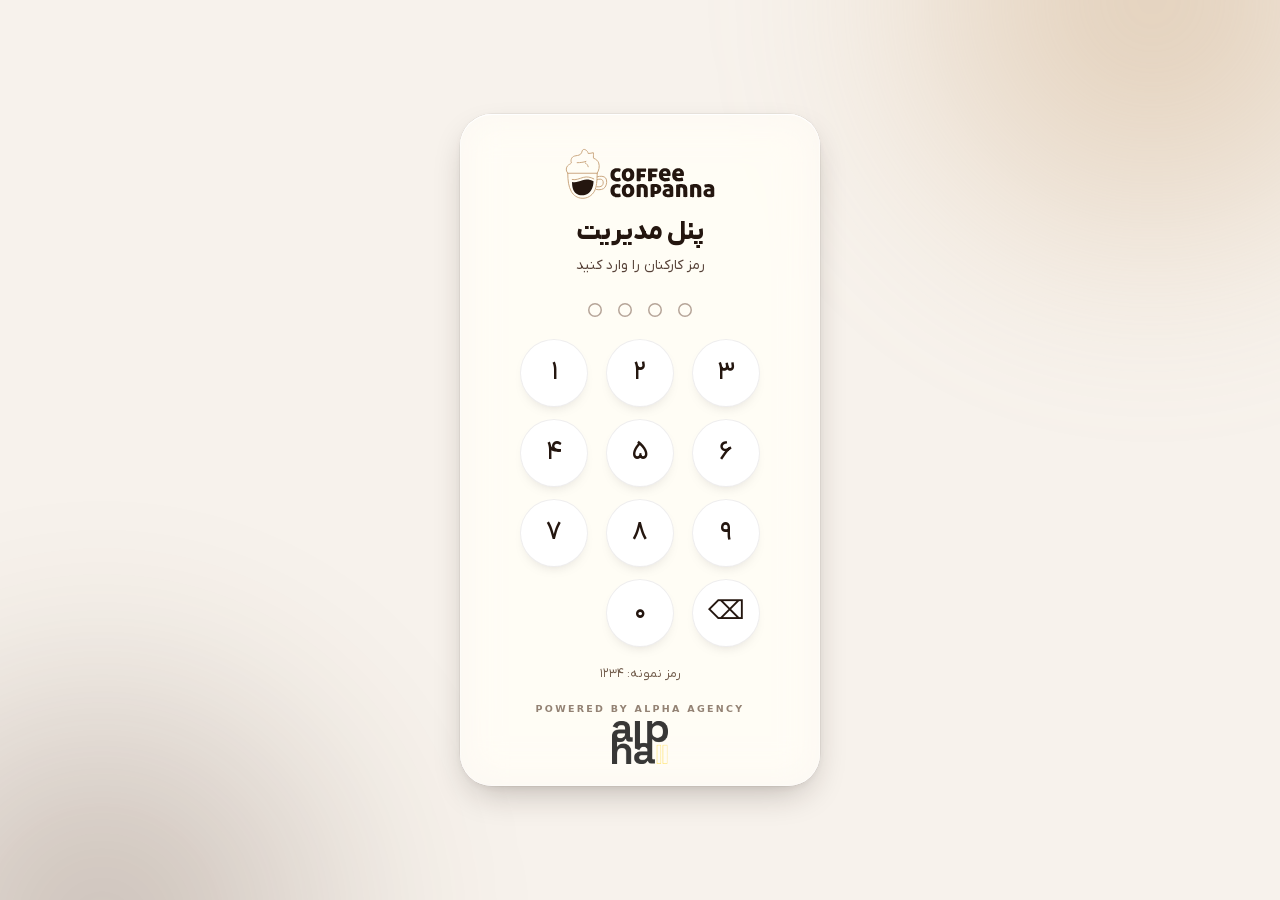
==== commit e3ae3e8d: "Persian-only build: English tab bar, Yekan-safe Latin codes, clearer separators, desktop hero fix" ====
--- a/admin.html
+++ b/admin.html
@@ -1,5 +1,5 @@
 <!doctype html>
-<html lang="en">
+<html lang="fa" dir="rtl">
 <head>
 <meta charset="utf-8">
 <meta name="viewport" content="width=device-width,initial-scale=1,viewport-fit=cover">
@@ -11,20 +11,19 @@
 <link rel="apple-touch-icon" href="assets/icons/apple-touch-icon.png">
 <link rel="preload" href="assets/fonts/fraunces-600.woff2" as="font" type="font/woff2" crossorigin>
 <link rel="preload" href="assets/fonts/yekan.woff2" as="font" type="font/woff2" crossorigin>
-<link rel="stylesheet" href="css/app.css?v=91ad126c86">
-<link rel="stylesheet" href="css/admin.css?v=91ad126c86">
+<link rel="stylesheet" href="css/app.css?v=9425dfbe03">
+<link rel="stylesheet" href="css/admin.css?v=9425dfbe03">
 <script>
   (function () {
     var d = document.documentElement, pref = "system";
     try { var s = JSON.parse(localStorage.getItem("conpanna.v1") || "{}"); pref = s.theme || "system"; } catch (e) {}
-    var lang = "fa"; try { lang = localStorage.getItem("conpanna.lang") || ((navigator.language || "").toLowerCase().indexOf("fa") === 0 ? "fa" : "en"); } catch (e) {}
-    d.lang = lang; d.dir = lang === "fa" ? "rtl" : "ltr";
+    d.lang = "fa"; d.dir = "rtl";
     var dark = pref === "dark" || (pref !== "light" && matchMedia("(prefers-color-scheme: dark)").matches);
     d.setAttribute("data-theme", pref); d.setAttribute("data-mode", dark ? "dark" : "light");
     d.className += " admin-page";
   })();
 </script>
-<script type="module" src="js/admin/admin.js?v=91ad126c86"></script>
+<script type="module" src="js/admin/admin.js?v=9425dfbe03"></script>
 </head>
 <body>
 <noscript><p style="padding:24px;font:15px/1.5 system-ui">The owner panel needs JavaScript.</p></noscript>
--- a/css/app.css
+++ b/css/app.css
@@ -821,7 +821,7 @@
   .checkout { bottom: 24px; }
   .page-top { padding-top: calc(var(--safe-t) + var(--bar-h) + 30px); }
   .lt { font-size: 46px; }
-  .quick { grid-template-columns: repeat(3, 1fr); max-width: 760px; }
+  .quick { grid-template-columns: repeat(3, 1fr); max-width: none; }
   .home-cols { display: grid; grid-template-columns: 1fr 1fr; gap: 24px; align-items: start; }
   .home-cols > * + * { margin-top: 0 !important; }
   .items { grid-template-columns: 1fr 1fr; column-gap: 24px; }
@@ -897,11 +897,10 @@
 .bar-lang .ico { width: 18px; height: 18px; }
 .lang-l { font: 700 12.5px/1 var(--sans); }
 
-/* tab bar mirrored for Persian: Home sits on the right, the bag on the left */
-html[dir="rtl"] .tabbar { flex-direction: row-reverse; padding-left: 0; padding-right: calc((100vw - var(--group-w)) / 2); }
-html[dir="rtl"] .tab:nth-child(1) { order: 5; } html[dir="rtl"] .tab:nth-child(2) { order: 4; } html[dir="rtl"] .tab:nth-child(3) { order: 3; } html[dir="rtl"] .tab:nth-child(4) { order: 2; } html[dir="rtl"] .tab:nth-child(5) { order: 1; }
-html[dir="rtl"] .tab-l { font-family: var(--fa); font-size: 10.5px; font-weight: 600; }
-html[dir="rtl"] .bag-l { font-family: var(--fa); }
+/* the tab bar stays English: Latin face, left-to-right, Home on the left */
+:root { --latin: -apple-system, BlinkMacSystemFont, "SF Pro Text", "Helvetica Neue", "Segoe UI", Roboto, system-ui, sans-serif; }
+.tabbar, .tabbar * { font-family: var(--latin) !important; }
+html[dir="rtl"] .tab-l { letter-spacing: .005em !important; }
 
 /* --------------------------------------------------------- the cup hero */
 .hero {
@@ -959,7 +958,9 @@
   .hero-brand { display: none; }
   .hero-stage { grid-column: 2; grid-row: 1 / 3; }
   .cup-wrap { width: min(34vw, 400px); }
-  .hero-in { grid-column: 1; grid-row: 1 / 3; margin: 0; padding-inline-start: max(24px, calc((100vw - var(--wrap)) / 2 + 24px)); }
+  .hero .wrap.hero-in { display: block; max-width: none; grid-column: 1; grid-row: 1 / 3; margin: 0; padding-inline-start: max(24px, calc((100vw - var(--wrap)) / 2 + 24px)); padding-inline-end: 24px; }
+  .hero-copy { max-width: 520px; }
+  .hero-cta { max-width: 420px; }
   .hero-copy { text-align: start; }
   .hero p.sub { margin-inline: 0; }
   .hero-cta { margin-inline: 0; }
@@ -1115,3 +1116,27 @@
 .tr { font-family: "Fraunces", "Iowan Old Style", "Palatino Linotype", Georgia, serif; unicode-bidi: isolate; }
 html[dir="rtl"] .hero h1 .tr { font-weight: 600; font-size: clamp(42px, 12vw, 76px); line-height: .98; letter-spacing: -.03em; display: inline-block; }
 html[dir="rtl"] .hero h1 .tr em { font-style: italic; font-weight: 400; }
+
+/* Latin strings inside the Persian UI (codes, handles, Wi-Fi): a Latin face so
+   digits stay Latin — the Persian face draws 0–9 as ۰–۹ — and isolated direction */
+.lat { font-family: var(--latin) !important; direction: ltr; unicode-bidi: isolate; letter-spacing: .01em !important; }
+input.lat { text-align: left; }
+input.lat::placeholder { font-family: "IRANYekanX", Tahoma, sans-serif; direction: rtl; text-align: right; }
+/* Alpha's signature keeps its Latin face and tracking inside the Persian UI */
+.alpha-sig span, .boot-sig span { font-family: var(--latin) !important; }
+.alpha-sig span { letter-spacing: .24em !important; }
+#boot .boot-sig span { letter-spacing: .26em !important; }
+/* the Persian face has no italic: never let the browser fake one */
+html[dir="rtl"] .it { font-style: normal; font-weight: 500; }
+html[dir="rtl"] .it .tr { font-style: italic; font-weight: 400; }
+html[dir="rtl"] { font-synthesis: none; }
+/* stacked text inside rows never runs together */
+.row-main > .eyebrow, .row-main > .t3, .row-main > .lo-steps { display: block; }
+.row-main > .lo-steps { display: flex; }
+.live-order .t3 { margin-top: 3px; font-weight: 700; }
+#live:empty, #usual:empty { display: none; }
+.home-body > #usual + .quick, .home-body > #live + .quick { margin-top: 14px; }
+.home-body > #live + #usual { margin-top: 12px; }
+.hold:not(.pressing):not(.filled) .liq svg { opacity: 0; }
+.hold .liq svg { transition: opacity .25s; }
+html[dir="rtl"] .hold-in b { font-weight: 800; line-height: 1.4; }
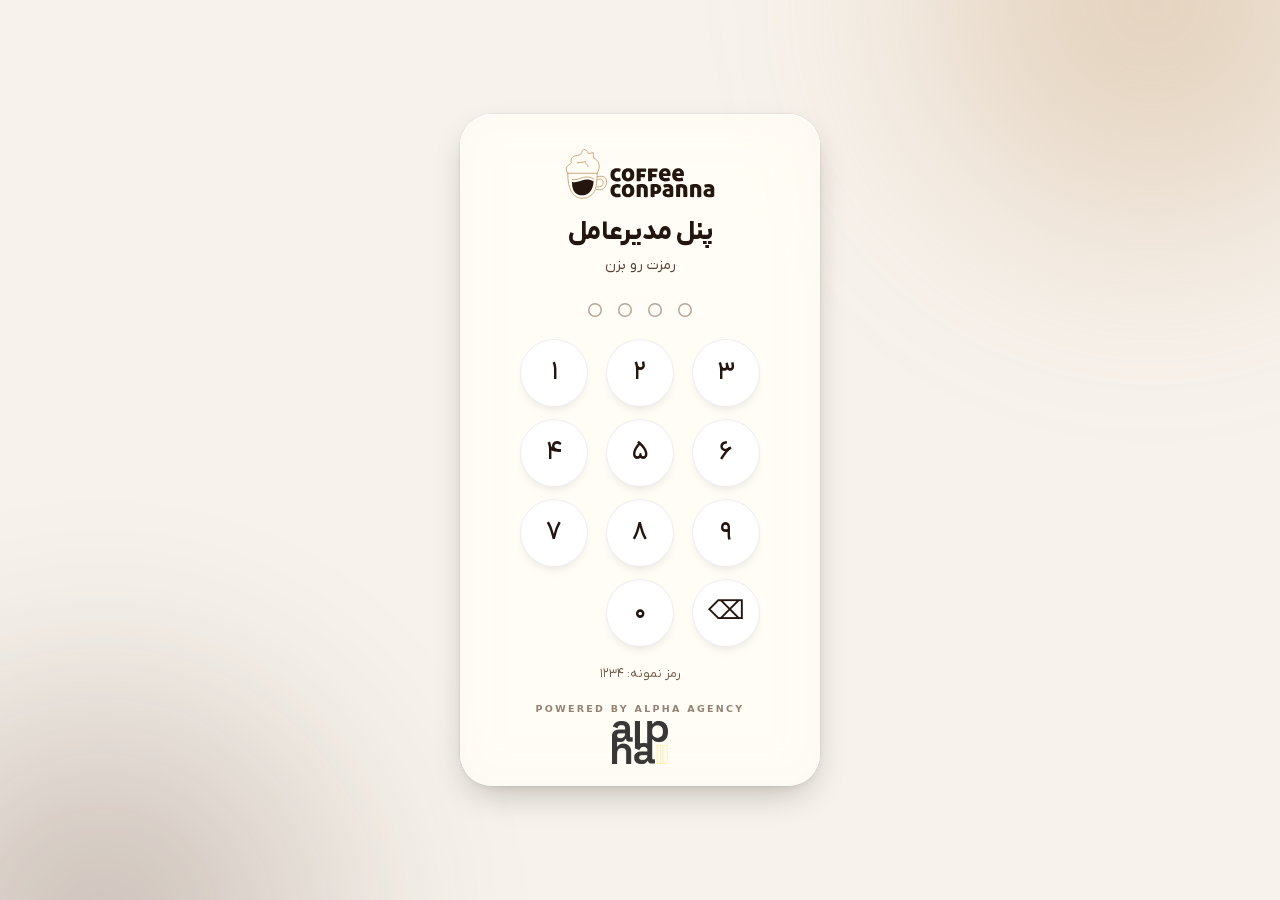
==== commit 5913904f: "CEO panel, takeaway only, Laleh Park, spoken Persian, new latte hero Co-Authored-By: Claude Opus 5.5" ====
--- a/admin.html
+++ b/admin.html
@@ -3,7 +3,7 @@
 <head>
 <meta charset="utf-8">
 <meta name="viewport" content="width=device-width,initial-scale=1,viewport-fit=cover">
-<title>Conpanna · Owner panel</title>
+<title>Conpanna · پنل مدیرعامل</title>
 <meta name="robots" content="noindex,nofollow">
 <meta name="theme-color" content="#F7F2EC" id="theme-color">
 <meta name="color-scheme" content="light dark">
@@ -11,8 +11,8 @@
 <link rel="apple-touch-icon" href="assets/icons/apple-touch-icon.png">
 <link rel="preload" href="assets/fonts/fraunces-600.woff2" as="font" type="font/woff2" crossorigin>
 <link rel="preload" href="assets/fonts/yekan.woff2" as="font" type="font/woff2" crossorigin>
-<link rel="stylesheet" href="css/app.css?v=9425dfbe03">
-<link rel="stylesheet" href="css/admin.css?v=9425dfbe03">
+<link rel="stylesheet" href="css/app.css?v=83800cf508">
+<link rel="stylesheet" href="css/admin.css?v=83800cf508">
 <script>
   (function () {
     var d = document.documentElement, pref = "system";
@@ -23,7 +23,7 @@
     d.className += " admin-page";
   })();
 </script>
-<script type="module" src="js/admin/admin.js?v=9425dfbe03"></script>
+<script type="module" src="js/admin/admin.js?v=83800cf508"></script>
 </head>
 <body>
 <noscript><p style="padding:24px;font:15px/1.5 system-ui">The owner panel needs JavaScript.</p></noscript>
--- a/css/app.css
+++ b/css/app.css
@@ -1140,3 +1140,11 @@
 .hold:not(.pressing):not(.filled) .liq svg { opacity: 0; }
 .hold .liq svg { transition: opacity .25s; }
 html[dir="rtl"] .hold-in b { font-weight: 800; line-height: 1.4; }
+
+/* hero: keep the logo clear of the saucer, which reaches 11% past the cup */
+.hero-brand { position: relative; z-index: 4; }
+.hero-stage { --cup: min(64vw, 300px, 40svh); padding: calc(var(--cup) * .12 + 22px) 0 calc(var(--cup) * .12 + 6px); min-height: 0; }
+.hero-stage .cup-wrap { width: var(--cup); }
+@media (max-height: 720px) and (max-width: 899px) { .hero-stage { --cup: min(60vw, 260px, 36svh); } }
+@media (min-width: 900px) { .hero-stage { --cup: min(34vw, 400px); padding: 40px 0; } }
+.latte.no-gl { background: radial-gradient(circle at 48% 44%, #FBF4E8 0 16%, #E9D3B6 22%, #A86E44 34%, #6E3F22 60%, #3A1E10 100%); }
--- a/css/admin.css
+++ b/css/admin.css
@@ -331,3 +331,292 @@
   .hours { gap: 2px; }
   .hb { grid-template-columns: minmax(70px, 34%) 1fr auto; }
 }
+
+/* =================================================================
+   CEO panel — tokens, grouped nav, and the pieces kit.js builds
+   ================================================================= */
+.admin-page { --warn: #B86E14; --warn-soft: rgba(205, 133, 40, .14); --info: #2F7392; --info-soft: rgba(47, 115, 146, .12); --bad-soft: rgba(180, 57, 47, .1); }
+:root[data-mode="dark"].admin-page, :root[data-mode="dark"] .admin-page, .admin-page:root[data-mode="dark"] { --warn: #F0B163; --warn-soft: rgba(240, 177, 99, .14); --info: #7DBAD6; --info-soft: rgba(125, 186, 214, .14); --bad-soft: rgba(240, 133, 123, .13); }
+.nav-g { margin: 14px 12px 4px; font: 700 11.5px/1 var(--sans); color: var(--ink-4); letter-spacing: .02em; }
+.nav-g:first-child { margin-top: 0; }
+.side-nav { gap: 1px; }
+.nav-i { padding: 9px 12px; font-size: 14px; }
+.nav-badge.warn { background: var(--warn); }
+.sec-lead[hidden] { display: none; }
+#a-lead { margin-top: 4px; }
+
+.kpis.k4 { grid-template-columns: repeat(4, minmax(0, 1fr)); }
+.kpis.k5 { grid-template-columns: repeat(5, minmax(0, 1fr)); }
+.kpis.k6 { grid-template-columns: repeat(6, minmax(0, 1fr)); }
+.kpis.k6 .kpi b { font-size: 23px; }
+.kpi em .link { font-size: 12px; margin: 0; }
+.kpi b small { margin-inline-start: 3px; }
+
+.pill { display: inline-flex; align-items: center; gap: 4px; font: 700 11.5px/1 var(--sans); padding: 4px 8px; border-radius: 99px; background: var(--tint); color: var(--ink-3); white-space: nowrap; vertical-align: 1px; }
+.pill.ok { background: var(--live-soft); color: var(--live); }
+.pill.warn { background: var(--warn-soft); color: var(--warn); }
+.pill.bad { background: var(--bad-soft); color: var(--danger); }
+.pill.info { background: var(--info-soft); color: var(--info); }
+.pos { color: var(--live); }
+.neg { color: var(--danger); }
+.warn-t { color: var(--warn); }
+.muted-empty { padding: 18px 4px; color: var(--ink-3); }
+
+.period { display: flex; align-items: center; gap: 12px; flex-wrap: wrap; margin-bottom: 14px; }
+.chips-row { display: flex; gap: 6px; flex-wrap: wrap; }
+.chips-row .chip { height: 34px; padding: 0 14px; font-size: 13.5px; }
+.chips-row.tight { gap: 6px; }
+.chip.sm { height: 30px; padding: 0 11px; font-size: 12.5px; }
+.chip.static { cursor: default; }
+.chip.static:active { transform: none; }
+.card-h .chips-row { justify-content: flex-end; align-items: center; }
+.card-h .chips-row .btn { height: 30px; font-size: 12.5px; }
+
+/* tables */
+.tbl-wrap { overflow-x: auto; margin: 0 -18px; padding: 0 18px; scrollbar-width: thin; }
+.tbl { width: 100%; border-collapse: collapse; font-size: 13.5px; font-variant-numeric: tabular-nums; }
+.tbl th { font: 650 12px/1.3 var(--sans); color: var(--ink-3); text-align: start; padding: 0 10px 10px; white-space: nowrap; border-bottom: .5px solid var(--line-2); }
+.tbl td { padding: 10px; border-bottom: .5px solid var(--line); white-space: nowrap; color: var(--ink-2); vertical-align: middle; }
+.tbl td b { color: var(--ink); font-weight: 650; }
+.tbl tr:last-child td { border-bottom: 0; }
+.tbl th:first-child, .tbl td:first-child { padding-inline-start: 0; }
+.tbl th:last-child, .tbl td:last-child { padding-inline-end: 0; }
+.tbl tbody tr { transition: background .2s; }
+.tbl tbody tr:hover td { background: color-mix(in srgb, var(--tint) 55%, transparent); }
+.tbl tfoot td { font-weight: 700; color: var(--ink); border-top: 1px solid var(--line-2); border-bottom: 0; padding-top: 12px; }
+.tbl .link { margin: 0; font-size: 13.5px; font-weight: 600; }
+.it-cell { display: inline-flex; align-items: center; gap: 10px; font-weight: 600; color: var(--ink); }
+.it-cell .tile { width: 32px; height: 32px; border-radius: 10px; flex: none; }
+.tbl .delta { font-size: 11px; }
+
+.mtr { display: inline-block; width: 74px; height: 7px; border-radius: 4px; background: var(--tint); overflow: hidden; vertical-align: middle; }
+.mtr i { display: block; height: 100%; width: calc(var(--p) * 100%); border-radius: 4px; background: var(--caramel-ink); transform-origin: left; animation: grow-x .9s var(--spring) both; }
+html[dir="rtl"] .mtr i { transform-origin: right; }
+.mtr.ok i { background: var(--live); } .mtr.warn i { background: var(--warn); } .mtr.bad i { background: var(--danger); }
+.spark { display: block; overflow: visible; }
+.spark polyline { fill: none; stroke: var(--caramel-ink); stroke-width: 1.8; stroke-linejoin: round; stroke-linecap: round; vector-effect: non-scaling-stroke; }
+
+/* charts */
+.chart .ln2 { fill: none; stroke: var(--ink-4); stroke-width: 2; stroke-linejoin: round; vector-effect: non-scaling-stroke; opacity: .8; }
+.chart .ln2.dash { stroke-dasharray: 5 6; }
+.legend-row { display: flex; flex-wrap: wrap; gap: 6px 16px; margin-top: 10px; font-size: 12.5px; color: var(--ink-3); }
+.legend-row .legend i.lg-t { background: var(--caramel-ink); }
+.legend-row .legend i.lg-b { background: var(--ink-4); height: 3px; border-radius: 2px; width: 16px; }
+.legend-row .legend i.lg-b.dash { background: repeating-linear-gradient(90deg, var(--ink-4) 0 4px, transparent 4px 7px); }
+.gbars { display: flex; align-items: flex-end; gap: 8px; height: var(--h); padding-bottom: 22px; position: relative; }
+.gb { flex: 1; height: 100%; display: flex; flex-direction: column; align-items: center; justify-content: flex-end; position: relative; min-width: 0; }
+.gb-bars { flex: 1; width: 100%; display: flex; align-items: flex-end; justify-content: center; gap: 3px; }
+.gb-bars i { flex: 1; max-width: 26px; height: calc(var(--v) * 100%); min-height: 2px; border-radius: 6px 6px 2px 2px; background: var(--c); transform-origin: bottom; animation: grow .8s var(--spring) both; }
+.gb small { position: absolute; bottom: -20px; font: 600 11px/1.2 var(--sans); color: var(--ink-3); white-space: nowrap; max-width: 100%; overflow: hidden; text-overflow: ellipsis; }
+.gbars + .legend-row { margin-top: 12px; }
+.heat { display: grid; grid-template-columns: auto repeat(var(--cols), minmax(0, 1fr)); gap: 3px; align-items: center; }
+.heat i { aspect-ratio: 1.25; border-radius: 4px; background: color-mix(in srgb, var(--caramel-ink) calc(var(--a) * 92% + 4%), var(--tint)); transition: transform .2s var(--spring); min-height: 14px; }
+.heat i:hover { transform: scale(1.25); position: relative; z-index: 1; }
+.hx-c { text-align: center; font: 600 10px/1 var(--sans); color: var(--ink-4); padding-bottom: 3px; }
+.hx-r { font: 600 11.5px/1 var(--sans); color: var(--ink-3); padding-inline-end: 8px; white-space: nowrap; }
+.quad .axis { stroke: var(--line-2); stroke-width: 1.5; stroke-dasharray: 6 6; vector-effect: non-scaling-stroke; }
+.quad .qn { font: 700 19px var(--sans); fill: var(--ink-3); }
+.quad .qp circle { stroke: var(--card); stroke-width: 2.5; vector-effect: non-scaling-stroke; transition: r .2s; }
+.quad .qp:hover circle { r: 12; }
+.quad .qp text { font: 600 15px var(--sans); fill: var(--ink-2); paint-order: stroke; stroke: var(--card); stroke-width: 5px; stroke-linejoin: round; }
+.ring { position: relative; width: 132px; height: 132px; flex: none; }
+.ring svg { width: 100%; height: 100%; transform: rotate(-90deg); }
+html[dir="rtl"] .ring svg { transform: rotate(-90deg) scaleY(-1); }
+.ring circle { fill: none; stroke-width: 9; }
+.ring .r-bg { stroke: var(--tint); }
+.ring .r-fg { stroke-linecap: round; transition: stroke-dasharray 1s var(--ease-out); animation: fadein .8s both; }
+.ring > div { position: absolute; inset: 0; display: flex; flex-direction: column; align-items: center; justify-content: center; }
+.ring b { font: 800 24px/1 var(--sans); color: var(--ink); }
+.ring small { font-size: 11.5px; color: var(--ink-3); margin-top: 4px; }
+
+/* overview */
+.goal-box { display: flex; align-items: center; gap: 18px; }
+.goal-txt { display: flex; flex-direction: column; gap: 8px; min-width: 0; }
+.goal-txt p { font-size: 14px; color: var(--ink-2); line-height: 1.55; }
+.goal-txt b { color: var(--ink); }
+.goal-txt .tiny { margin-top: 2px; }
+.al-list { display: flex; flex-direction: column; gap: 8px; }
+.al { display: flex; align-items: center; gap: 11px; padding: 10px 12px; border-radius: 14px; background: var(--tint); }
+.al-bad { background: var(--bad-soft); }
+.al-warn { background: var(--warn-soft); }
+.al-info { background: var(--info-soft); }
+.al-ic { width: 32px; height: 32px; border-radius: 10px; display: grid; place-items: center; flex: none; background: var(--card); color: var(--ink-3); }
+.al-bad .al-ic { color: var(--danger); } .al-warn .al-ic { color: var(--warn); } .al-info .al-ic { color: var(--info); }
+.al-ic .ico { width: 18px; height: 18px; }
+.al .row-t { font-size: 14px; font-weight: 600; display: block; }
+.al .row-s { font-size: 12.5px; display: block; }
+.al .btn { flex: none; height: 32px; font-size: 12.5px; padding: 0 12px; background: var(--card); }
+.al-x { width: 30px; height: 30px; flex: none; }
+.al-x .ico { width: 15px; height: 15px; }
+.al-card .al-list { max-height: 300px; overflow-y: auto; }
+.demo-note .ico { width: 15px; height: 15px; flex: none; }
+
+/* forms in cards */
+.group.flat { box-shadow: none; background: transparent; border-radius: 0; margin: 0 -16px; }
+.tgl-row { cursor: pointer; }
+.tgl-row .row-t { font-size: 14.5px; font-weight: 600; }
+.ch-grid { display: grid; grid-template-columns: repeat(2, minmax(0, 1fr)); gap: 10px; }
+.ch-opt { display: flex; align-items: center; gap: 10px; padding: 12px; border-radius: 16px; background: var(--tint); cursor: pointer; transition: box-shadow .25s, background .25s; }
+.ch-opt > span { flex: 1; font-weight: 600; font-size: 14px; }
+.ch-opt > .ico { width: 20px; height: 20px; color: var(--ink-3); }
+.ch-opt.on { background: var(--card); box-shadow: inset 0 0 0 1.5px var(--caramel); }
+.ch-opt.on > .ico { color: var(--caramel-ink); }
+.inline-form { display: flex; gap: 8px; flex-wrap: wrap; margin-bottom: 12px; }
+.inline-form input, .inline-form select { flex: 1 1 120px; min-width: 0; height: 40px; border: 0; border-radius: 12px; padding: 0 12px; background: var(--tint); font: 500 14px/1 var(--sans); color: var(--ink); }
+.inline-form input:focus, .inline-form select:focus { outline: 0; box-shadow: inset 0 0 0 1.5px var(--caramel); }
+.inline-form .btn { height: 40px; flex: none; }
+
+/* P&L */
+.pl { display: flex; flex-direction: column; }
+.pl-row { display: grid; grid-template-columns: 1fr auto minmax(88px, auto); gap: 12px; align-items: baseline; padding: 8px 0; font-size: 14px; color: var(--ink-2); border-top: .5px solid var(--line); }
+.pl-row:first-child { border-top: 0; }
+.pl-row b { text-align: end; font-weight: 600; color: var(--ink); font-variant-numeric: tabular-nums; }
+.pl-row.sub { padding-inline-start: 14px; font-size: 13.5px; color: var(--ink-3); }
+.pl-row.sub b { color: var(--ink-2); font-weight: 500; }
+.pl-row.tot { border-top: 1px solid var(--line-2); font-weight: 700; color: var(--ink); }
+.pl-row.big { font-size: 16px; padding: 12px 0 4px; }
+.pl-row.big b { font-size: 18px; font-weight: 800; }
+.pl-row.pos b { color: var(--live); } .pl-row.neg b { color: var(--danger); }
+.pl-p { font-size: 11.5px; color: var(--ink-4); }
+.cash-grid { display: grid; grid-template-columns: repeat(3, minmax(0, 1fr)); gap: 10px; }
+.cash-grid div { display: flex; flex-direction: column; gap: 6px; padding: 12px; border-radius: 14px; background: var(--tint); }
+.cash-grid span { font-size: 12px; color: var(--ink-3); }
+.cash-grid b { font: 800 17px/1.1 var(--sans); }
+.cash-grid b small { font-size: 11px; font-weight: 600; color: var(--ink-3); }
+
+/* goals */
+.goals { display: flex; flex-direction: column; gap: 16px; }
+.goal-top { display: flex; align-items: center; justify-content: space-between; margin-bottom: 8px; }
+.goal-r .mtr { width: 100%; height: 9px; }
+.goal-n { display: flex; align-items: center; gap: 8px; flex-wrap: wrap; margin-top: 8px; font-size: 13px; color: var(--ink-3); }
+.goal-n .tiny { margin-inline-start: auto; }
+.t-in { display: inline-flex; align-items: center; gap: 4px; height: 32px; padding: 0 10px; border-radius: 10px; background: var(--tint); }
+.t-in input { width: 64px; border: 0; background: none; font: 700 14px/1 var(--sans); color: var(--ink); text-align: center; }
+.t-in:focus-within { box-shadow: inset 0 0 0 1.5px var(--caramel); }
+.t-in small { font-size: 11px; color: var(--ink-3); }
+.sim { display: flex; flex-direction: column; gap: 14px; }
+.sim-r { display: grid; grid-template-columns: 110px 1fr 56px; gap: 12px; align-items: center; font-size: 14px; font-weight: 600; }
+.sim-r b { text-align: end; font-variant-numeric: tabular-nums; }
+.sim-r input[type="range"] { width: 100%; accent-color: var(--caramel-ink); }
+.sim-out { display: grid; grid-template-columns: 1fr 1fr; gap: 10px; }
+.sim-out div { padding: 12px; border-radius: 14px; background: var(--tint); display: flex; flex-direction: column; gap: 6px; }
+.sim-out span { font-size: 12px; color: var(--ink-3); }
+.sim-out b { font: 800 19px/1 var(--sans); }
+
+/* products & customers */
+.dotc { display: inline-block; width: 10px; height: 10px; border-radius: 50%; background: var(--c); margin-inline-end: 8px; vertical-align: 1px; }
+.card .chips-row .chip.sm { font-weight: 600; }
+.rfm { display: grid; grid-template-columns: repeat(auto-fill, minmax(134px, 1fr)); gap: 10px; }
+.rfm-c { position: relative; display: flex; flex-direction: column; gap: 4px; padding: 14px; border-radius: 16px; background: color-mix(in srgb, var(--c) 10%, var(--card)); box-shadow: inset 0 0 0 1px color-mix(in srgb, var(--c) 28%, transparent); overflow: hidden; }
+.rfm-c b { font-size: 14px; color: var(--ink); }
+.rfm-n { font: 800 26px/1.1 var(--sans); color: var(--c); }
+.rfm-c .link { margin-top: 4px; align-self: flex-start; }
+.cohort td { text-align: center; } .cohort td:first-child, .cohort th:first-child { text-align: start; }
+.cohort th { text-align: center; }
+.coh { display: inline-block; min-width: 54px; padding: 6px 8px; border-radius: 8px; font-weight: 700; color: var(--ink); background: color-mix(in srgb, var(--live) calc(var(--a) * 80% + 6%), var(--card)); }
+
+/* stock, staff, service, tasks */
+.stock td:nth-child(6) .mtr { width: 64px; }
+.ex-grid { display: grid; grid-template-columns: repeat(2, minmax(0, 1fr)); gap: 8px; }
+.ex-b { display: flex; align-items: center; gap: 10px; padding: 12px; border-radius: 14px; background: var(--tint); font: 600 13.5px/1.2 var(--sans); color: var(--ink); text-align: start; transition: transform .2s var(--spring), background .2s; }
+.ex-b:hover { background: var(--caramel-soft); }
+.ex-b:active { transform: scale(.97); }
+.ex-b span { flex: 1; }
+.ex-b .ico { width: 18px; height: 18px; color: var(--caramel-ink); }
+.ex-b .ico.dl { color: var(--ink-4); }
+.report-pre { white-space: pre-wrap; font: 500 13.5px/1.9 var(--sans); background: var(--tint); border-radius: 16px; padding: 14px 16px; color: var(--ink); margin-bottom: 4px; }
+.star-staff { display: flex; align-items: center; gap: 14px; }
+.star-staff b { font-size: 17px; }
+.star-staff .small { margin-top: 3px; }
+.who-now { display: flex; flex-wrap: wrap; gap: 8px; }
+.who-now .chip { height: auto; min-height: 32px; padding: 6px 12px; }
+.who-now .chip small { color: var(--ink-3); font-weight: 500; }
+.who-now .dot { width: 7px; height: 7px; }
+.shift-grp + .shift-grp { margin-top: 18px; }
+.shift-grp .group-label { margin: 0 0 8px; letter-spacing: 0; text-transform: none; font-size: 13px; color: var(--ink-2); }
+.shifts td, .shifts th { text-align: center; padding: 6px 4px; }
+.shifts td:first-child, .shifts th:first-child { text-align: start; padding-inline-end: 12px; }
+.sh { width: 100%; min-width: 46px; height: 32px; border-radius: 9px; font: 700 12px/1 var(--sans); transition: transform .18s var(--spring), background .2s; }
+.sh:active { transform: scale(.9); }
+.sh-M { background: var(--caramel-soft); color: var(--caramel-ink); box-shadow: inset 0 0 0 1px color-mix(in srgb, var(--caramel) 50%, transparent); }
+.sh-E { background: var(--primary); color: var(--on-primary); }
+.sh-off { background: transparent; color: var(--ink-4); box-shadow: inset 0 0 0 1px var(--line-2); }
+.shifts tr.cover td { font-size: 12px; color: var(--ink-3); border-top: 1px solid var(--line-2); }
+.shifts tr.cover td.neg { color: var(--danger); font-weight: 700; }
+.topics { display: flex; flex-direction: column; gap: 10px; }
+.topic { display: grid; grid-template-columns: 100px auto 1fr 50px; gap: 10px; align-items: center; font-size: 14px; }
+.topic .mtr { width: 100%; }
+.topic > span:last-child { text-align: end; font-weight: 700; }
+.checks { display: flex; flex-direction: column; gap: 2px; margin-top: 10px; }
+.ck { position: relative; display: flex; align-items: center; gap: 11px; padding: 9px 4px; border-radius: 10px; cursor: pointer; font-size: 14px; color: var(--ink); transition: background .2s; }
+.ck:hover { background: var(--tint); }
+.ck input { position: absolute; opacity: 0; pointer-events: none; }
+.ck > span:nth-of-type(2) { flex: 1; }
+.ck-box { width: 22px; height: 22px; border-radius: 7px; flex: none; display: grid; place-items: center; box-shadow: inset 0 0 0 1.5px var(--ink-4); transition: background .2s, box-shadow .2s, transform .25s var(--spring); }
+.ck-box .ico { width: 15px; height: 15px; color: #fff; opacity: 0; transform: scale(.4); transition: opacity .2s, transform .3s var(--spring); }
+input:checked + .ck-box { background: var(--live); box-shadow: none; }
+input:checked + .ck-box .ico { opacity: 1; transform: none; }
+input:focus-visible + .ck-box { outline: 2px solid var(--caramel); outline-offset: 2px; }
+.ck.on > span:nth-of-type(2) { color: var(--ink-3); text-decoration: line-through; text-decoration-color: var(--ink-4); }
+.card > .mtr { width: 100%; height: 6px; }
+.icon-btn.sm { width: 30px; height: 30px; }
+.icon-btn.sm .ico { width: 16px; height: 16px; }
+.perms td, .perms th { text-align: center; }
+.perms td:first-child, .perms th:first-child { text-align: start; }
+.pchk { display: inline-grid; cursor: pointer; position: relative; }
+.pchk input { position: absolute; opacity: 0; pointer-events: none; }
+.pchk input:disabled + .ck-box { opacity: .55; }
+.big-pin { font: 800 46px/1 var(--sans); letter-spacing: .3em; text-align: center; margin: 22px 0; color: var(--ink); }
+.audit { display: flex; flex-direction: column; max-height: 420px; overflow-y: auto; }
+.au { display: flex; align-items: center; gap: 12px; padding: 10px 0; border-top: .5px solid var(--line); }
+.au:first-child { border-top: 0; }
+.au .row-t { font-size: 14px; display: block; }
+.au .row-s { font-size: 12px; display: block; }
+.cav.sm { width: 32px; height: 32px; font-size: 13px; box-shadow: none; }
+
+/* print pack */
+#print-root { display: none; }
+@media print {
+  body.print-pack .adm, body.print-pack #sheet-root, body.print-pack #toast-root { display: none !important; }
+  body.print-pack #print-root { display: block; padding: 0; }
+  body.print-pack { background: #fff; }
+  #print-root h2 { font: 800 18px/1.2 var(--sans); margin: 22px 0 10px; break-after: avoid; }
+  #print-root .card, #print-root .kpi { box-shadow: 0 0 0 1px #ddd; break-inside: avoid; }
+  #print-root .act-grid, #print-root .btn, #print-root .link, #print-root .period, #print-root .demo-note, #print-root .al-x { display: none !important; }
+  #print-root .chart .ln { stroke-dashoffset: 0; animation: none; }
+  #print-root * { animation: none !important; }
+  .pr-head { display: flex; align-items: center; gap: 18px; padding-bottom: 14px; border-bottom: 1px solid #ccc; }
+  .pr-head svg { width: 110px; height: auto; }
+  .pr-head h1 { font: 800 24px/1.2 var(--sans); }
+  @page { margin: 14mm; }
+}
+
+@media (max-width: 1180px) {
+  .kpis.k5, .kpis.k6 { grid-template-columns: repeat(3, minmax(0, 1fr)); }
+  .kpis.k4 { grid-template-columns: repeat(2, minmax(0, 1fr)); }
+}
+@media (max-width: 900px) {
+  .kpis.k4, .kpis.k5, .kpis.k6 { grid-template-columns: repeat(2, minmax(0, 1fr)); }
+  .kpis.k5 > .kpi:first-child, .kpis.k4 > .kpi:first-child, .kpis.k6 > .kpi:first-child { grid-column: auto; }
+  .kpis.k5 > .kpi:last-child { grid-column: 1 / -1; }
+  .kpis.k6 .kpi b { font-size: 21px; }
+  .tbl-wrap { margin: 0 -14px; padding: 0 14px; }
+  .goal-box { flex-direction: column; align-items: flex-start; }
+  .ring { width: 116px; height: 116px; }
+  .cash-grid { grid-template-columns: 1fr; }
+  .ch-grid, .ex-grid { grid-template-columns: 1fr; }
+  .sim-r { grid-template-columns: 92px 1fr 48px; }
+  .heat { gap: 2px; }
+  .hx-c { font-size: 8.5px; }
+  .heat i { min-height: 11px; border-radius: 3px; }
+  .al { flex-wrap: wrap; }
+  .al .row-main { flex: 1 1 60%; }
+  .topic { grid-template-columns: 90px auto 1fr 44px; }
+  .gbars { gap: 4px; }
+  .gb small { font-size: 9.5px; }
+  .card-h { flex-wrap: wrap; }
+  .group.flat { margin: 0 -14px; }
+}
+.tbl td b.neg, .tbl td .neg { color: var(--danger); }
+.tbl td b.pos, .tbl td .pos { color: var(--live); }
+.tbl td b.warn-t { color: var(--warn); }
